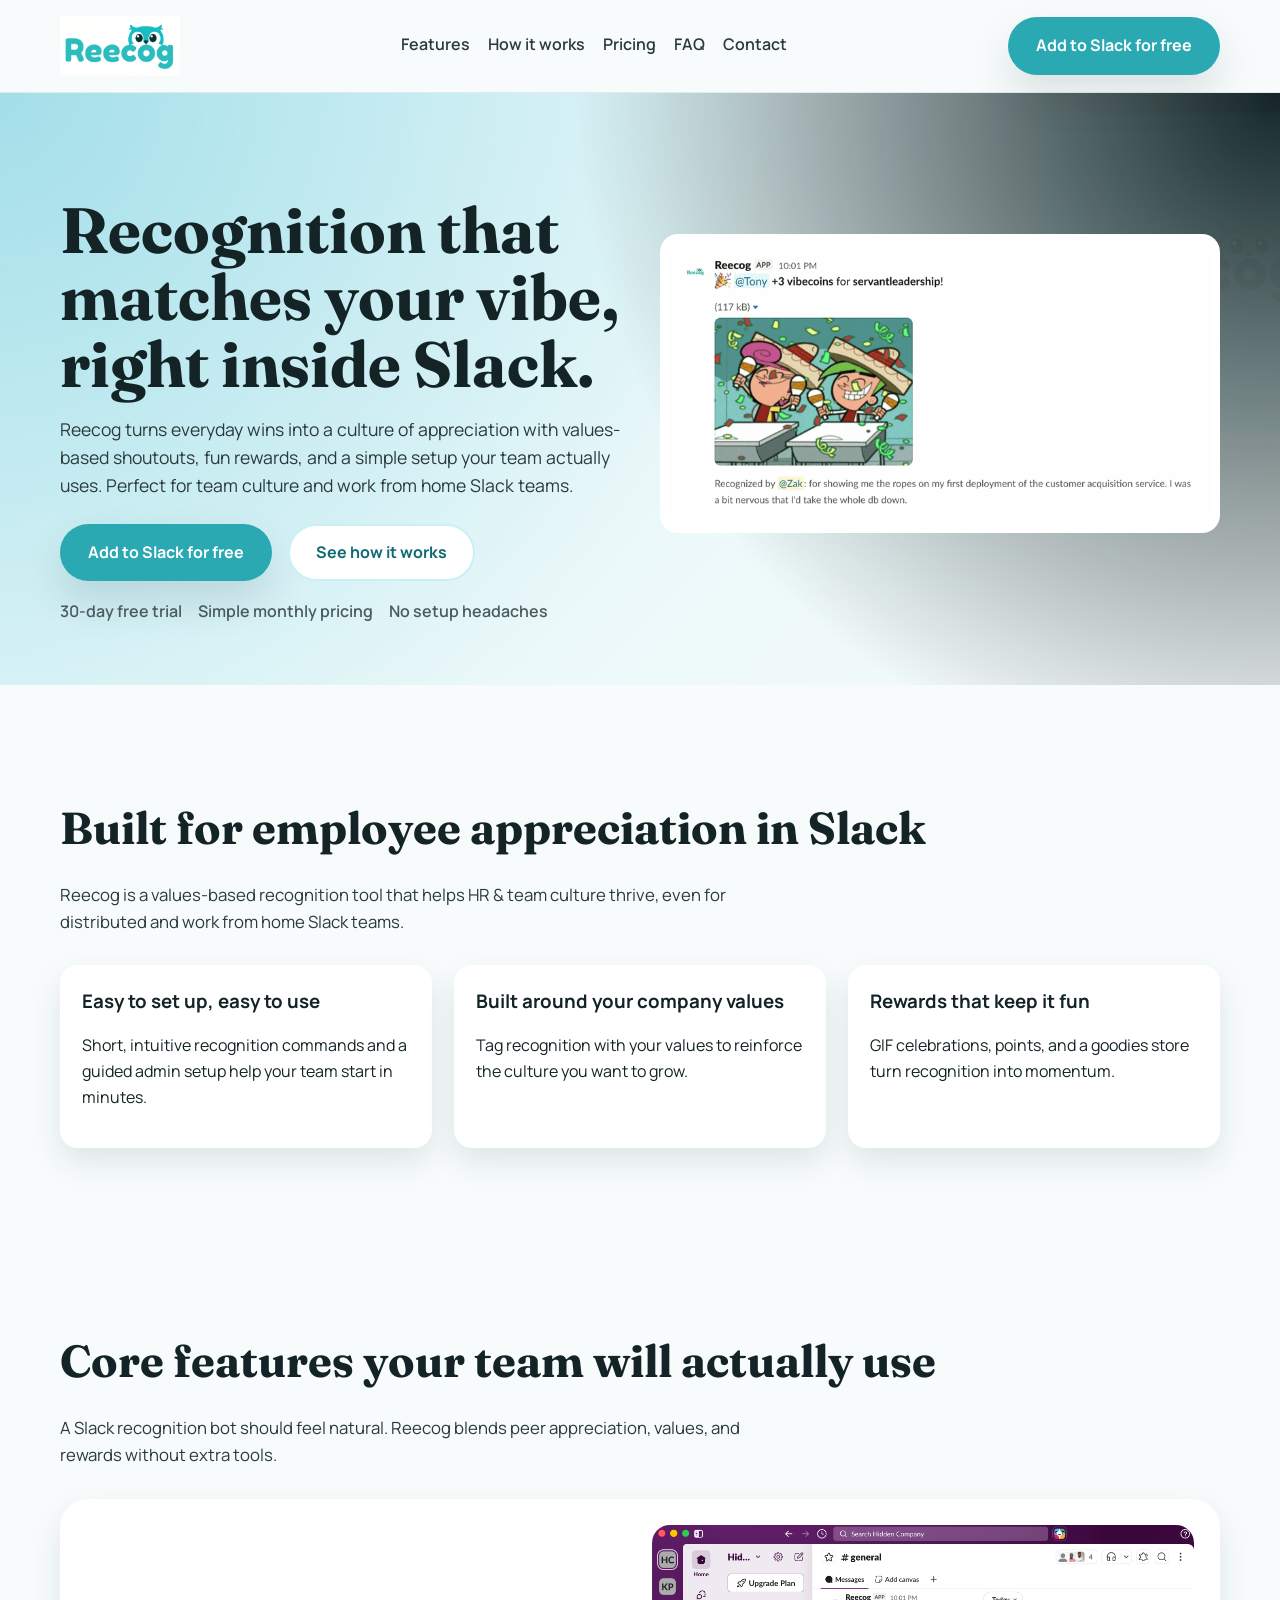
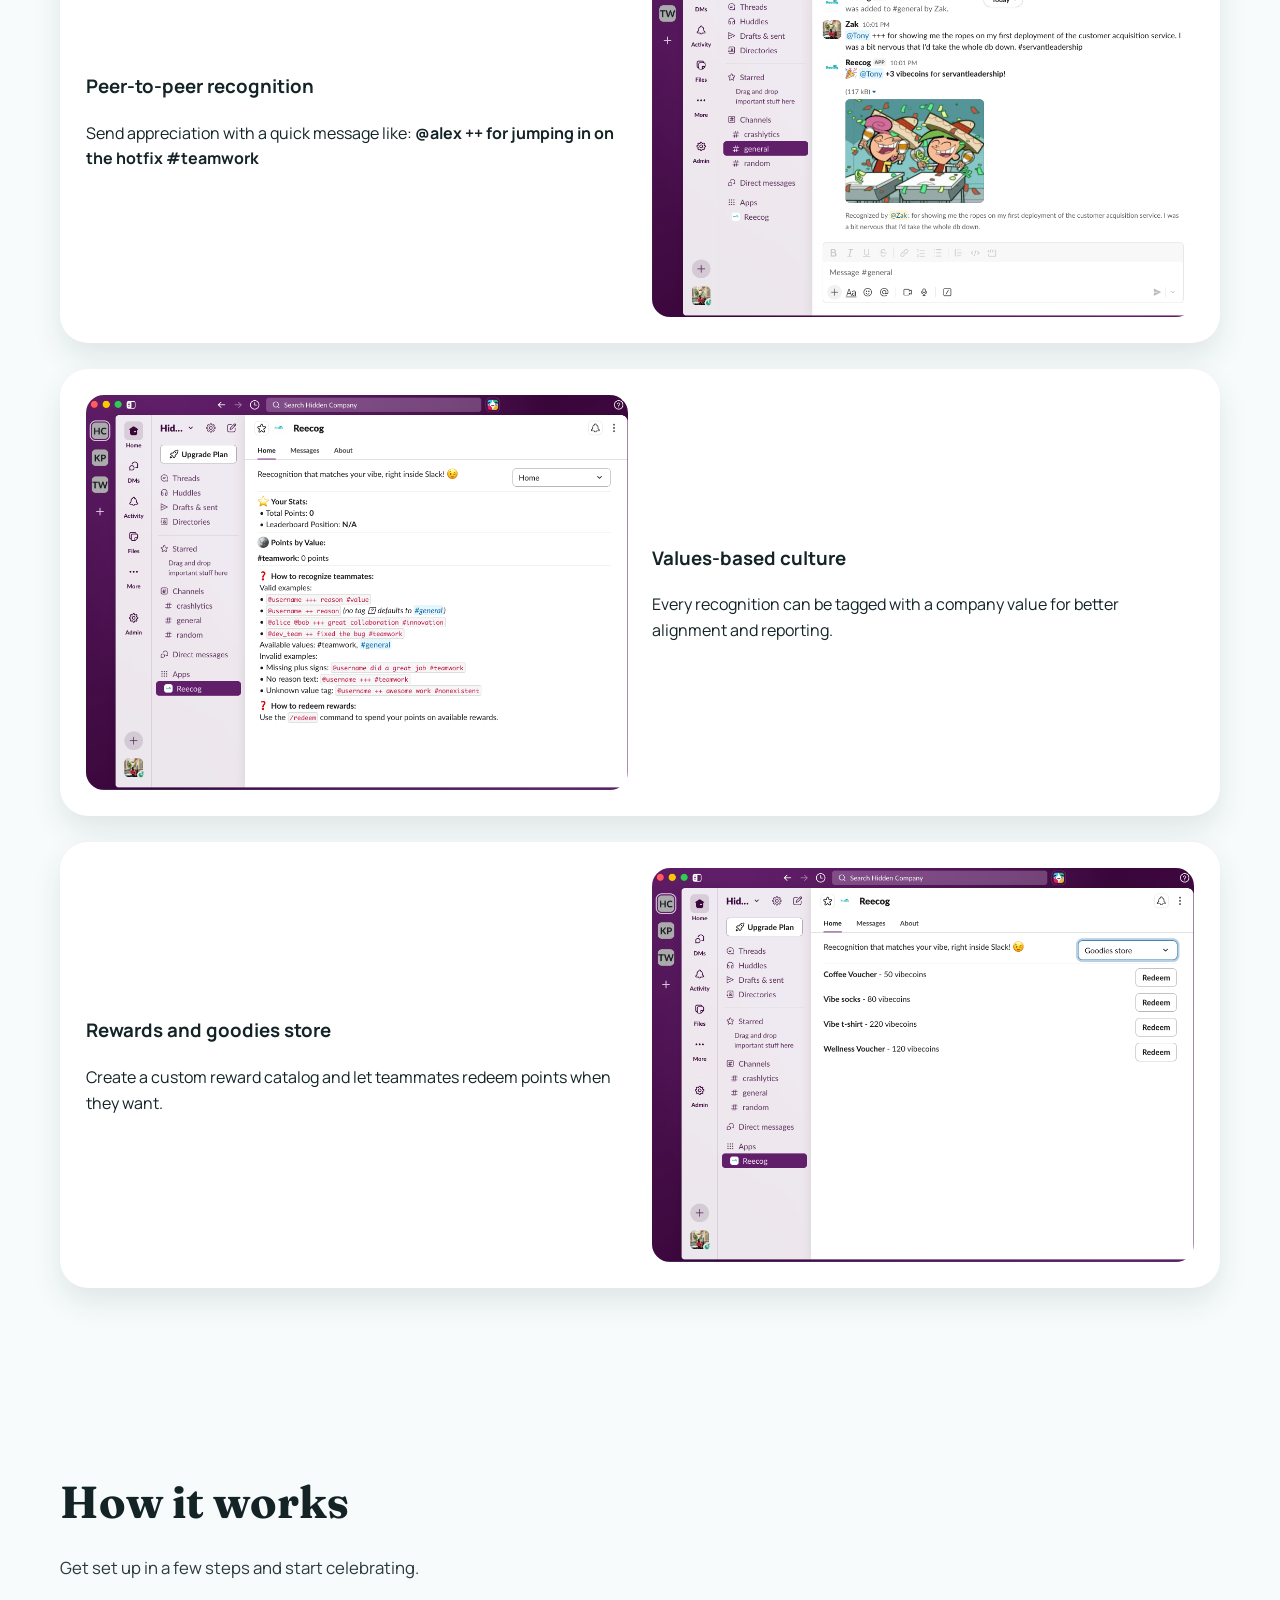
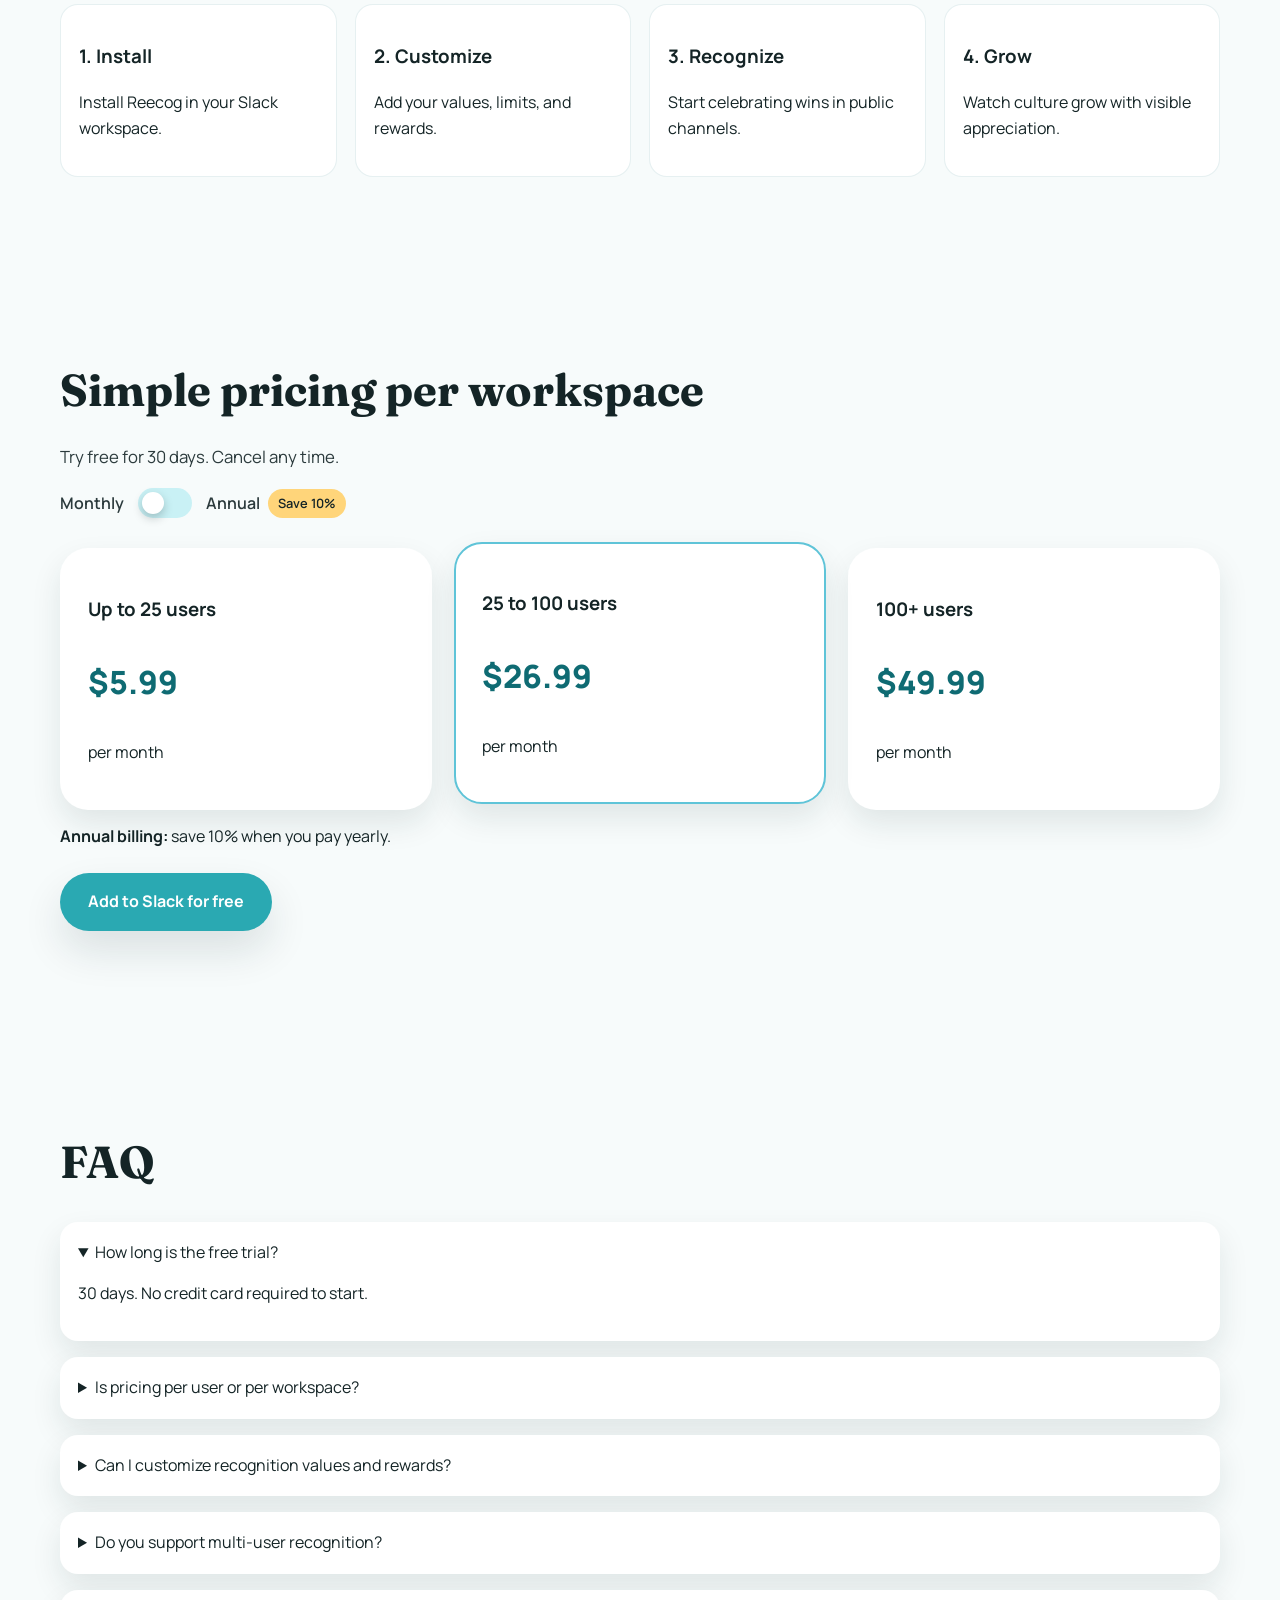
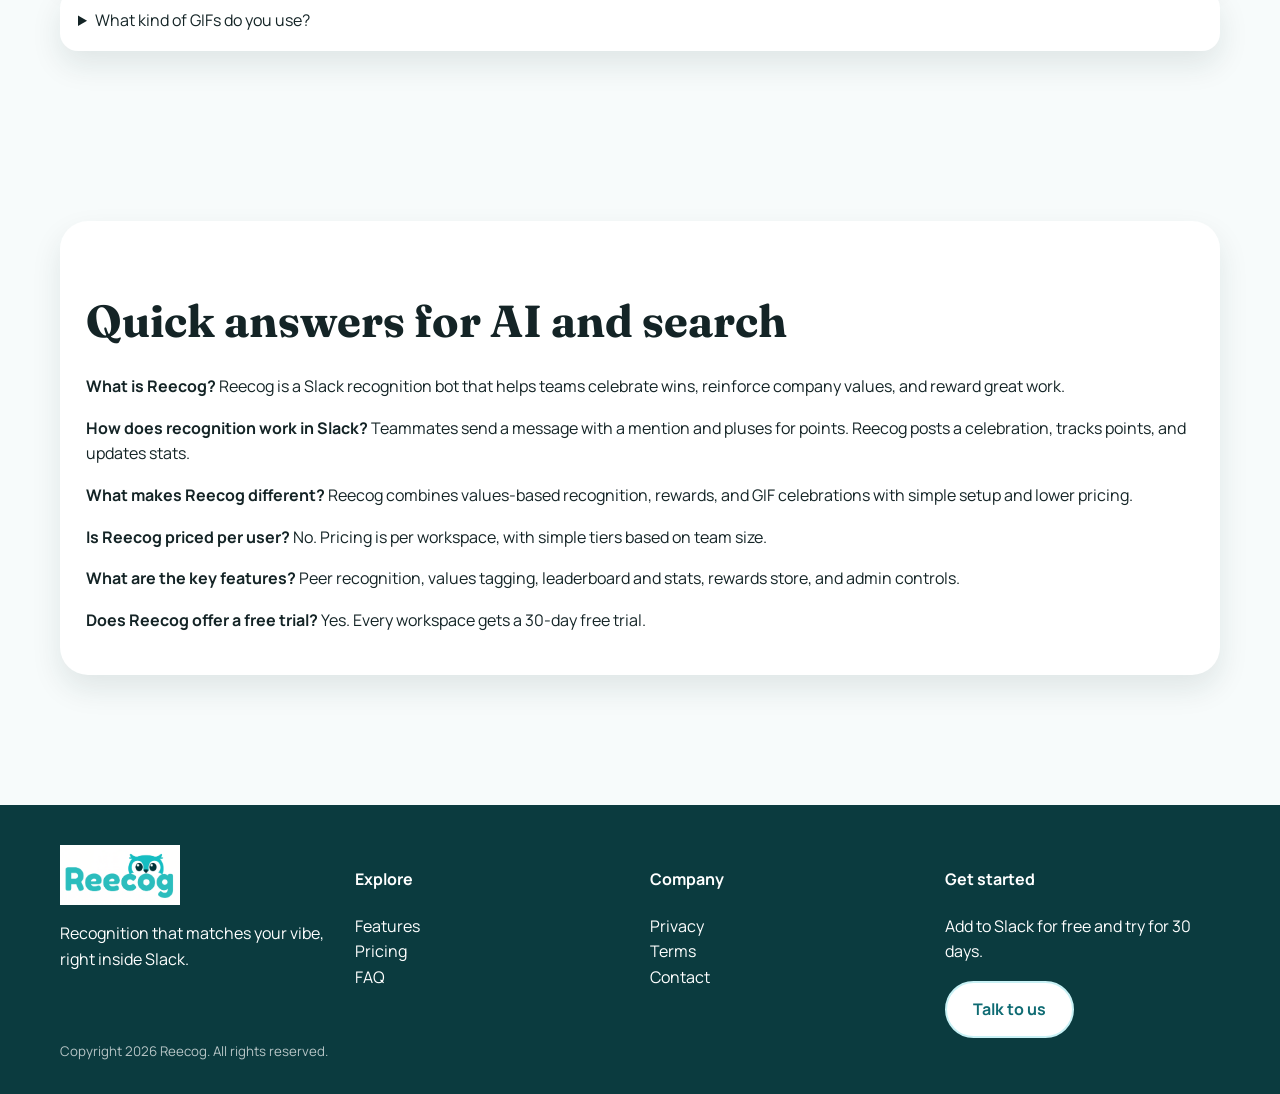
==== index.html @ 04cd61f7 "Add new website for reecog" ====
<!DOCTYPE html>
<html lang="en">
  <head>
    <meta charset="UTF-8" />
    <meta name="viewport" content="width=device-width, initial-scale=1" />
    <title>Reecog | Slack recognition bot for employee appreciation, values-based recognition, rewards, and HR & team culture.</title>
    <meta
      name="description"
      content="Reecog is a Slack recognition bot for employee appreciation, values-based recognition, and HR & team culture. Celebrate wins, reward teams, and keep Slack communication social and fun."
    />
    <meta
      name="keywords"
      content="Slack recognition bot, employee appreciation Slack, company value-based recognition, HR & team culture, work from home Slack, social and fun, Slack communication"
    />
    <meta property="og:title" content="Reecog | Slack Recognition Bot" />
    <meta
      property="og:description"
      content="Recognition that matches your vibe, right inside Slack. Values-based shoutouts, rewards, and simple setup."
    />
    <meta property="og:type" content="website" />
    <meta property="og:image" content="logo/reecog_plain_bg.png" />
    <meta property="og:url" content="https://reecog.com" />
    <meta name="twitter:card" content="summary_large_image" />
    <link rel="icon" href="logo/reecog_plain_bg.png" />
    <link rel="stylesheet" href="css/styles.css" />
    <link
      href="https://fonts.googleapis.com/css2?family=Fraunces:wght@600;700&family=Manrope:wght@400;600;700;800&display=swap"
      rel="stylesheet"
    />
    <script type="application/ld+json">
      {
        "@context": "https://schema.org",
        "@type": "Organization",
        "name": "Reecog",
        "url": "https://reecog.com",
        "logo": "https://reecog.com/logo/reecog_plain_bg.png",
        "sameAs": []
      }
    </script>
    <script type="application/ld+json">
      {
        "@context": "https://schema.org",
        "@type": "Product",
        "name": "Reecog",
        "description": "Slack recognition bot for employee appreciation, values-based recognition, rewards, and HR & team culture.",
        "brand": { "@type": "Brand", "name": "Reecog" },
        "offers": {
          "@type": "AggregateOffer",
          "priceCurrency": "USD",
          "lowPrice": "5.99",
          "highPrice": "49.99"
        }
      }
    </script>
    <script type="application/ld+json">
      {
        "@context": "https://schema.org",
        "@type": "FAQPage",
        "mainEntity": [
          {
            "@type": "Question",
            "name": "How long is the free trial?",
            "acceptedAnswer": { "@type": "Answer", "text": "30 days. No credit card required to start." }
          },
          {
            "@type": "Question",
            "name": "Is pricing per user or per workspace?",
            "acceptedAnswer": { "@type": "Answer", "text": "Per workspace. Pick the tier that matches your team size." }
          },
          {
            "@type": "Question",
            "name": "Can I customize recognition values and rewards?",
            "acceptedAnswer": { "@type": "Answer", "text": "Yes. Admins can manage values, daily limits, rewards, and GIF settings from the app home." }
          }
        ]
      }
    </script>
  </head>
  <body>
    <a class="skip-link" href="#main">Skip to content</a>
    <header class="site-header">
      <div class="container header-inner">
        <a class="logo" href="index.html">
          <img src="logo/reecog_plain_bg.png" alt="Reecog" />
        </a>
        <nav class="nav" aria-label="Primary">
          <a href="#features">Features</a>
          <a href="#how">How it works</a>
          <a href="#pricing">Pricing</a>
          <a href="#faq">FAQ</a>
          <a href="contact.html">Contact</a>
        </nav>
        <a class="btn btn-primary" href="#pricing">Add to Slack for free</a>
      </div>
    </header>

    <main id="main">
      <section class="hero">
        <div class="container hero-grid">
          <div class="fade-in">
            <h1>Recognition that matches your vibe, right inside Slack.</h1>
            <p>
              Reecog turns everyday wins into a culture of appreciation with
              values-based shoutouts, fun rewards, and a simple setup your team
              actually uses. Perfect for team culture and work from home
              Slack teams.
            </p>
            <div class="hero-actions">
              <a class="btn btn-primary" href="#pricing">Add to Slack for free</a>
              <a class="btn btn-secondary" href="#features">See how it works</a>
            </div>
            <div class="hero-meta">
              <span>30-day free trial</span>
              <span>Simple monthly pricing</span>
              <span>No setup headaches</span>
            </div>
          </div>
          <div class="hero-card fade-in">
            <img
              src="assets/images/appreciation.gif"
              alt="Reecog appreciation flow in Slack"
            />
          </div>
        </div>
      </section>

      <section class="section">
        <div class="container">
          <h2>Built for employee appreciation in Slack</h2>
          <p class="lead">
            Reecog is a values-based recognition tool that helps HR &amp; team
            culture thrive, even for distributed and work from home Slack teams.
          </p>
          <div class="card-grid">
            <div class="card">
              <h3>Easy to set up, easy to use</h3>
              <p>
                Short, intuitive recognition commands and a guided admin setup
                help your team start in minutes.
              </p>
            </div>
            <div class="card">
              <h3>Built around your company values</h3>
              <p>
                Tag recognition with your values to reinforce the culture you
                want to grow.
              </p>
            </div>
            <div class="card">
              <h3>Rewards that keep it fun</h3>
              <p>
                GIF celebrations, points, and a goodies store turn recognition
                into momentum.
              </p>
            </div>
          </div>
        </div>
      </section>

      <section class="section" id="features">
        <div class="container">
          <h2>Core features your team will actually use</h2>
          <p class="lead">
            A Slack recognition bot should feel natural. Reecog blends peer
            appreciation, values, and rewards without extra tools.
          </p>
          <div class="features">
            <div class="feature">
              <div>
                <h3>Peer-to-peer recognition</h3>
                <p>
                  Send appreciation with a quick message like:
                  <strong>@alex ++ for jumping in on the hotfix #teamwork</strong>
                </p>
              </div>
              <div class="feature-media" tabindex="0">
                <img
                  class="feature-zoom"
                  src="assets/images/appreciation-full.png"
                  alt="Recognition message in Slack"
                />
                <span class="lens" aria-hidden="true"></span>
                <span class="sr-only">Hover to magnify this image.</span>
              </div>
            </div>
            <div class="feature">
              <div class="feature-media" tabindex="0">
                <img
                  class="feature-zoom"
                  src="assets/images/home-full.png"
                  alt="Values tagging in Slack"
                />
                <span class="lens" aria-hidden="true"></span>
                <span class="sr-only">Hover to magnify this image.</span>
              </div>
              <div>
                <h3>Values-based culture</h3>
                <p>
                  Every recognition can be tagged with a company value for
                  better alignment and reporting.
                </p>
              </div>
            </div>
            <div class="feature">
              <div>
                <h3>Rewards and goodies store</h3>
                <p>
                  Create a custom reward catalog and let teammates redeem points
                  when they want.
                </p>
              </div>
              <div class="feature-media" tabindex="0">
                <img
                  class="feature-zoom"
                  src="assets/images/store-full.png"
                  alt="Goodies store in Slack"
                />
                <span class="lens" aria-hidden="true"></span>
                <span class="sr-only">Hover to magnify this image.</span>
              </div>
            </div>
          </div>
        </div>
      </section>

      <section class="section" id="how">
        <div class="container">
          <h2>How it works</h2>
          <p class="lead">Get set up in a few steps and start celebrating.</p>
          <div class="steps">
            <div class="step">
              <h3>1. Install</h3>
              <p>Install Reecog in your Slack workspace.</p>
            </div>
            <div class="step">
              <h3>2. Customize</h3>
              <p>Add your values, limits, and rewards.</p>
            </div>
            <div class="step">
              <h3>3. Recognize</h3>
              <p>Start celebrating wins in public channels.</p>
            </div>
            <div class="step">
              <h3>4. Grow</h3>
              <p>Watch culture grow with visible appreciation.</p>
            </div>
          </div>
        </div>
      </section>

      <section class="section" id="pricing">
        <div class="container">
          <h2>Simple pricing per workspace</h2>
          <p class="lead">Try free for 30 days. Cancel any time.</p>
          <div class="billing-toggle" role="group" aria-label="Billing period">
            <span class="billing-label">Monthly</span>
            <label class="switch">
              <input id="billingToggle" type="checkbox" aria-label="Toggle annual pricing" />
              <span class="slider"></span>
            </label>
            <span class="billing-label">Annual <span class="pill">Save 10%</span></span>
          </div>
          <div class="pricing">
            <div class="price-card" data-monthly="5.99" data-yearly="64.69">
              <h3>Up to 25 users</h3>
              <p class="price"><span class="price-value">$5.99</span></p>
              <p class="price-period">per month</p>
            </div>
            <div class="price-card highlight" data-monthly="26.99" data-yearly="291.49">
              <h3>25 to 100 users</h3>
              <p class="price"><span class="price-value">$26.99</span></p>
              <p class="price-period">per month</p>
            </div>
            <div class="price-card" data-monthly="49.99" data-yearly="539.89">
              <h3>100+ users</h3>
              <p class="price"><span class="price-value">$49.99</span></p>
              <p class="price-period">per month</p>
            </div>
          </div>
          <p class="billing-note"><strong>Annual billing:</strong> save 10% when you pay yearly.</p>
          <div class="hero-actions">
            <a class="btn btn-primary" href="#contact">Add to Slack for free</a>
          </div>
        </div>
      </section>

      <section class="section" id="faq">
        <div class="container">
          <h2>FAQ</h2>
          <div class="faq">
            <details open>
              <summary>How long is the free trial?</summary>
              <p>30 days. No credit card required to start.</p>
            </details>
            <details>
              <summary>Is pricing per user or per workspace?</summary>
              <p>Per workspace. Pick the tier that matches your team size.</p>
            </details>
            <details>
              <summary>Can I customize recognition values and rewards?</summary>
              <p>
                Yes. Admins can manage values, daily limits, rewards, and GIF
                settings from the app home.
              </p>
            </details>
            <details>
              <summary>Do you support multi-user recognition?</summary>
              <p>Yes. Recognize multiple teammates or user groups in one message.</p>
            </details>
            <details>
              <summary>What kind of GIFs do you use?</summary>
              <p>Only PG-rated GIFs. You can also disable GIFs if you want.</p>
            </details>
          </div>
        </div>
      </section>

      <section class="section">
        <div class="container quick-answers">
          <h2>Quick answers for AI and search</h2>
          <p><strong>What is Reecog?</strong> Reecog is a Slack recognition bot that helps teams celebrate wins, reinforce company values, and reward great work.</p>
          <p><strong>How does recognition work in Slack?</strong> Teammates send a message with a mention and pluses for points. Reecog posts a celebration, tracks points, and updates stats.</p>
          <p><strong>What makes Reecog different?</strong> Reecog combines values-based recognition, rewards, and GIF celebrations with simple setup and lower pricing.</p>
          <p><strong>Is Reecog priced per user?</strong> No. Pricing is per workspace, with simple tiers based on team size.</p>
          <p><strong>What are the key features?</strong> Peer recognition, values tagging, leaderboard and stats, rewards store, and admin controls.</p>
          <p><strong>Does Reecog offer a free trial?</strong> Yes. Every workspace gets a 30-day free trial.</p>
        </div>
      </section>
    </main>

    <footer class="footer" id="contact">
      <div class="container footer-grid">
        <div>
          <img src="logo/reecog_plain_bg.png" alt="Reecog" width="120" />
          <p>Recognition that matches your vibe, right inside Slack.</p>
        </div>
        <div>
          <h4>Explore</h4>
          <a href="#features">Features</a><br />
          <a href="#pricing">Pricing</a><br />
          <a href="faq.html">FAQ</a>
        </div>
        <div>
          <h4>Company</h4>
          <a href="privacy.html">Privacy</a><br />
          <a href="terms.html">Terms</a><br />
          <a href="contact.html">Contact</a>
        </div>
        <div>
          <h4>Get started</h4>
          <p>Add to Slack for free and try for 30 days.</p>
          <a class="btn btn-secondary" href="contact.html">Talk to us</a>
        </div>
      </div>
      <div class="container">
        <small>Copyright 2026 Reecog. All rights reserved.</small>
      </div>
    </footer>
    <script src="js/main.js"></script>
  </body>
</html>
---- css/styles.css ----
:root {
  --teal-900: #0b3b3f;
  --teal-700: #0f6b73;
  --teal-500: #2aa9b2;
  --teal-400: #5fc4d8;
  --teal-200: #c9f1f5;
  --ink-900: #142426;
  --ink-700: #2b3a3c;
  --ink-500: #4a5b5e;
  --cream-100: #f7fbfb;
  --sun-300: #ffd57a;
  --rose-300: #ffb3a7;
  --shadow-soft: 0 20px 40px rgba(16, 45, 50, 0.12);
  --shadow-card: 0 14px 30px rgba(16, 45, 50, 0.1);
  --radius-lg: 28px;
  --radius-md: 18px;
  --radius-sm: 12px;
  --max-width: 1160px;
}

* {
  box-sizing: border-box;
}

html {
  scroll-behavior: smooth;
}

body {
  margin: 0;
  font-family: "Manrope", "Segoe UI", sans-serif;
  color: var(--ink-900);
  background: var(--cream-100);
  line-height: 1.6;
}

img {
  max-width: 100%;
  display: block;
}

.sr-only {
  position: absolute;
  width: 1px;
  height: 1px;
  padding: 0;
  margin: -1px;
  overflow: hidden;
  clip: rect(0, 0, 0, 0);
  white-space: nowrap;
  border: 0;
}

a {
  color: inherit;
  text-decoration: none;
}

.container {
  width: min(100% - 32px, var(--max-width));
  margin: 0 auto;
}

.skip-link {
  position: absolute;
  left: -999px;
  top: 16px;
  background: #ffffff;
  color: var(--ink-900);
  padding: 10px 16px;
  border-radius: 999px;
  z-index: 999;
}

.skip-link:focus {
  left: 16px;
}

.site-header {
  position: sticky;
  top: 0;
  z-index: 50;
  background: rgba(247, 251, 251, 0.86);
  backdrop-filter: blur(12px);
  border-bottom: 1px solid rgba(15, 107, 115, 0.1);
}

.header-inner {
  display: flex;
  align-items: center;
  justify-content: space-between;
  padding: 16px 0;
}

.logo {
  display: inline-flex;
  align-items: center;
  gap: 12px;
}

.logo img {
  width: 120px;
  height: auto;
}

.nav {
  display: flex;
  align-items: center;
  gap: 18px;
  font-weight: 600;
  color: var(--ink-700);
}

.nav a {
  padding: 8px 0;
  border-bottom: 2px solid transparent;
}

.nav a:hover {
  border-color: var(--teal-500);
}

.btn {
  display: inline-flex;
  align-items: center;
  justify-content: center;
  gap: 10px;
  padding: 14px 26px;
  border-radius: 999px;
  font-weight: 700;
  border: 2px solid transparent;
  transition: transform 0.2s ease, box-shadow 0.2s ease;
}

.btn-primary {
  background: var(--teal-500);
  color: #ffffff;
  box-shadow: var(--shadow-soft);
}

.btn-primary:hover {
  transform: translateY(-2px);
  box-shadow: 0 16px 30px rgba(42, 169, 178, 0.35);
}

.btn-secondary {
  background: #ffffff;
  color: var(--teal-700) !important;
  border-color: var(--teal-200);
}

.hero {
  position: relative;
  overflow: hidden;
  padding: 50px 0 60px;
}

.hero::before {
  content: "";
  position: absolute;
  inset: 0;
  background: radial-gradient(circle at top left, rgba(95, 196, 216, 0.45), transparent 55%),
    radial-gradient(circle at top right, var(--ink-900), transparent 50%),
    linear-gradient(135deg, rgba(201, 241, 245, 0.6), rgba(247, 251, 251, 0));
  z-index: -2;
}

.hero::after {
  content: "";
  position: absolute;
  right: -80px;
  top: 20px;
  width: 320px;
  height: 320px;
  background: url("../logo/reecog_filled_bg.png") center/contain no-repeat;
  opacity: 0.03;
  z-index: -1;
}

.hero-grid {
  display: grid;
  grid-template-columns: repeat(auto-fit, minmax(280px, 1fr));
  gap: 40px;
  align-items: center;
}

.hero h1 {
  font-family: "Fraunces", "Georgia", serif;
  font-size: clamp(2.6rem, 5vw, 4.2rem);
  line-height: 1.05;
  margin-bottom: 18px;
}

.hero p {
  font-size: 1.1rem;
  color: var(--ink-700);
}

.hero-actions {
  display: flex;
  flex-wrap: wrap;
  gap: 16px;
  margin: 24px 0 18px;
}

.hero-meta {
  display: flex;
  flex-wrap: wrap;
  gap: 16px;
  font-weight: 600;
  color: var(--ink-500);
}

.hero-card {
  background: #ffffff;
  border-radius: var(--radius-md);
  padding: 18px 8px;
  display: grid;
  gap: 18px;
}

.badge {
  display: inline-flex;
  align-items: center;
  gap: 8px;
  background: var(--teal-200);
  color: var(--teal-900);
  font-weight: 700;
  padding: 8px 14px;
  border-radius: 999px;
  font-size: 0.9rem;
}

.section {
  padding: 70px 0;
}

.section h2 {
  font-family: "Fraunces", "Georgia", serif;
  font-size: clamp(2rem, 3.5vw, 2.8rem);
  margin-bottom: 18px;
}

.section p.lead {
  max-width: 720px;
  color: var(--ink-700);
  font-size: 1.05rem;
}

.card-grid {
  display: grid;
  grid-template-columns: repeat(auto-fit, minmax(230px, 1fr));
  gap: 22px;
  margin-top: 30px;
}

.card {
  background: #ffffff;
  border-radius: var(--radius-md);
  padding: 22px;
  box-shadow: var(--shadow-card);
}

.card h3 {
  margin: 0 0 10px;
}

.features {
  display: grid;
  gap: 26px;
  margin-top: 30px;
}

.feature {
  display: grid;
  grid-template-columns: repeat(auto-fit, minmax(260px, 1fr));
  gap: 24px;
  align-items: center;
  background: #ffffff;
  border-radius: var(--radius-lg);
  padding: 26px;
  box-shadow: var(--shadow-card);
}

.feature-media {
  position: relative;
  border-radius: var(--radius-md);
  overflow: visible;
  background: #ffffff;
  cursor: zoom-in;
}

.feature-media:focus {
  outline: 3px solid var(--teal-400);
  outline-offset: 4px;
}

.feature-zoom {
  display: block;
  width: 100%;
  height: auto;
  border-radius: var(--radius-md);
}

.lens {
  position: absolute;
  width: 140px;
  height: 140px;
  border-radius: 50%;
  border: 2px solid rgba(255, 255, 255, 0.9);
  box-shadow: 0 14px 30px rgba(11, 59, 63, 0.25);
  background-repeat: no-repeat;
  opacity: 0;
  transform: scale(0.9);
  transition: opacity 0.15s ease, transform 0.15s ease;
  pointer-events: none;
}

.feature-media.is-zoomed .lens {
  opacity: 1;
  transform: scale(1);
}

.steps {
  display: grid;
  grid-template-columns: repeat(auto-fit, minmax(210px, 1fr));
  gap: 18px;
  margin-top: 22px;
}

.step {
  background: #ffffff;
  border-radius: var(--radius-md);
  padding: 18px;
  border: 1px solid rgba(15, 107, 115, 0.1);
}

.pricing {
  display: grid;
  grid-template-columns: repeat(auto-fit, minmax(230px, 1fr));
  gap: 22px;
  margin-top: 30px;
}

.billing-toggle {
  display: flex;
  align-items: center;
  gap: 14px;
  margin: 18px 0 12px;
  font-weight: 600;
  color: var(--ink-700);
}

.billing-label {
  display: inline-flex;
  align-items: center;
  gap: 8px;
}

.pill {
  background: var(--sun-300);
  color: var(--ink-900);
  padding: 4px 10px;
  border-radius: 999px;
  font-size: 0.8rem;
}

.switch {
  position: relative;
  display: inline-block;
  width: 54px;
  height: 30px;
}

.switch input {
  opacity: 0;
  width: 0;
  height: 0;
}

.slider {
  position: absolute;
  cursor: pointer;
  inset: 0;
  background: var(--teal-200);
  border-radius: 999px;
  transition: background 0.2s ease;
}

.slider::before {
  content: "";
  position: absolute;
  height: 22px;
  width: 22px;
  left: 4px;
  top: 4px;
  background: #ffffff;
  border-radius: 50%;
  transition: transform 0.2s ease;
  box-shadow: 0 4px 10px rgba(20, 36, 38, 0.25);
}

.switch input:checked + .slider {
  background: var(--teal-500);
}

.switch input:checked + .slider::before {
  transform: translateX(24px);
}

.price-card {
  background: #ffffff;
  border-radius: var(--radius-lg);
  padding: 26px;
  border: 2px solid transparent;
  box-shadow: var(--shadow-card);
}

.price-card.highlight {
  border-color: var(--teal-400);
  transform: translateY(-6px);
}

.price {
  font-size: 2rem;
  font-weight: 800;
  color: var(--teal-700);
}

.billing-note {
  margin-top: 14px;
}

.faq {
  display: grid;
  gap: 16px;
  margin-top: 24px;
}

.faq details {
  background: #ffffff;
  border-radius: var(--radius-md);
  padding: 18px;
  box-shadow: var(--shadow-card);
}

.quick-answers {
  background: #ffffff;
  border-radius: var(--radius-lg);
  padding: 26px;
  box-shadow: var(--shadow-card);
  margin-top: 30px;
}

.footer {
  background: #0b3b3f;
  color: #ffffff;
  padding: 40px 0 30px;
  margin-top: 60px;
}

.footer a {
  color: #ffffff;
}

.footer-grid {
  display: grid;
  grid-template-columns: repeat(auto-fit, minmax(180px, 1fr));
  gap: 20px;
}

.footer small {
  color: rgba(255, 255, 255, 0.7);
}

.form {
  display: grid;
  gap: 16px;
  max-width: 640px;
}

.form label {
  font-weight: 600;
}

.form input,
.form select,
.form textarea {
  width: 100%;
  padding: 12px 14px;
  border-radius: 12px;
  border: 1px solid rgba(20, 36, 38, 0.2);
  font-family: inherit;
  font-size: 1rem;
}

.form textarea {
  min-height: 150px;
  resize: vertical;
}

.notice {
  background: var(--teal-200);
  color: var(--teal-900);
  padding: 14px 18px;
  border-radius: var(--radius-sm);
}

.fade-in {
  animation: fadeInUp 0.9s ease both;
}

@keyframes fadeInUp {
  from {
    opacity: 0;
    transform: translateY(14px);
  }
  to {
    opacity: 1;
    transform: translateY(0);
  }
}

@media (max-width: 840px) {
  .nav {
    display: none;
  }
  .hero {
    padding-top: 70px;
  }
}
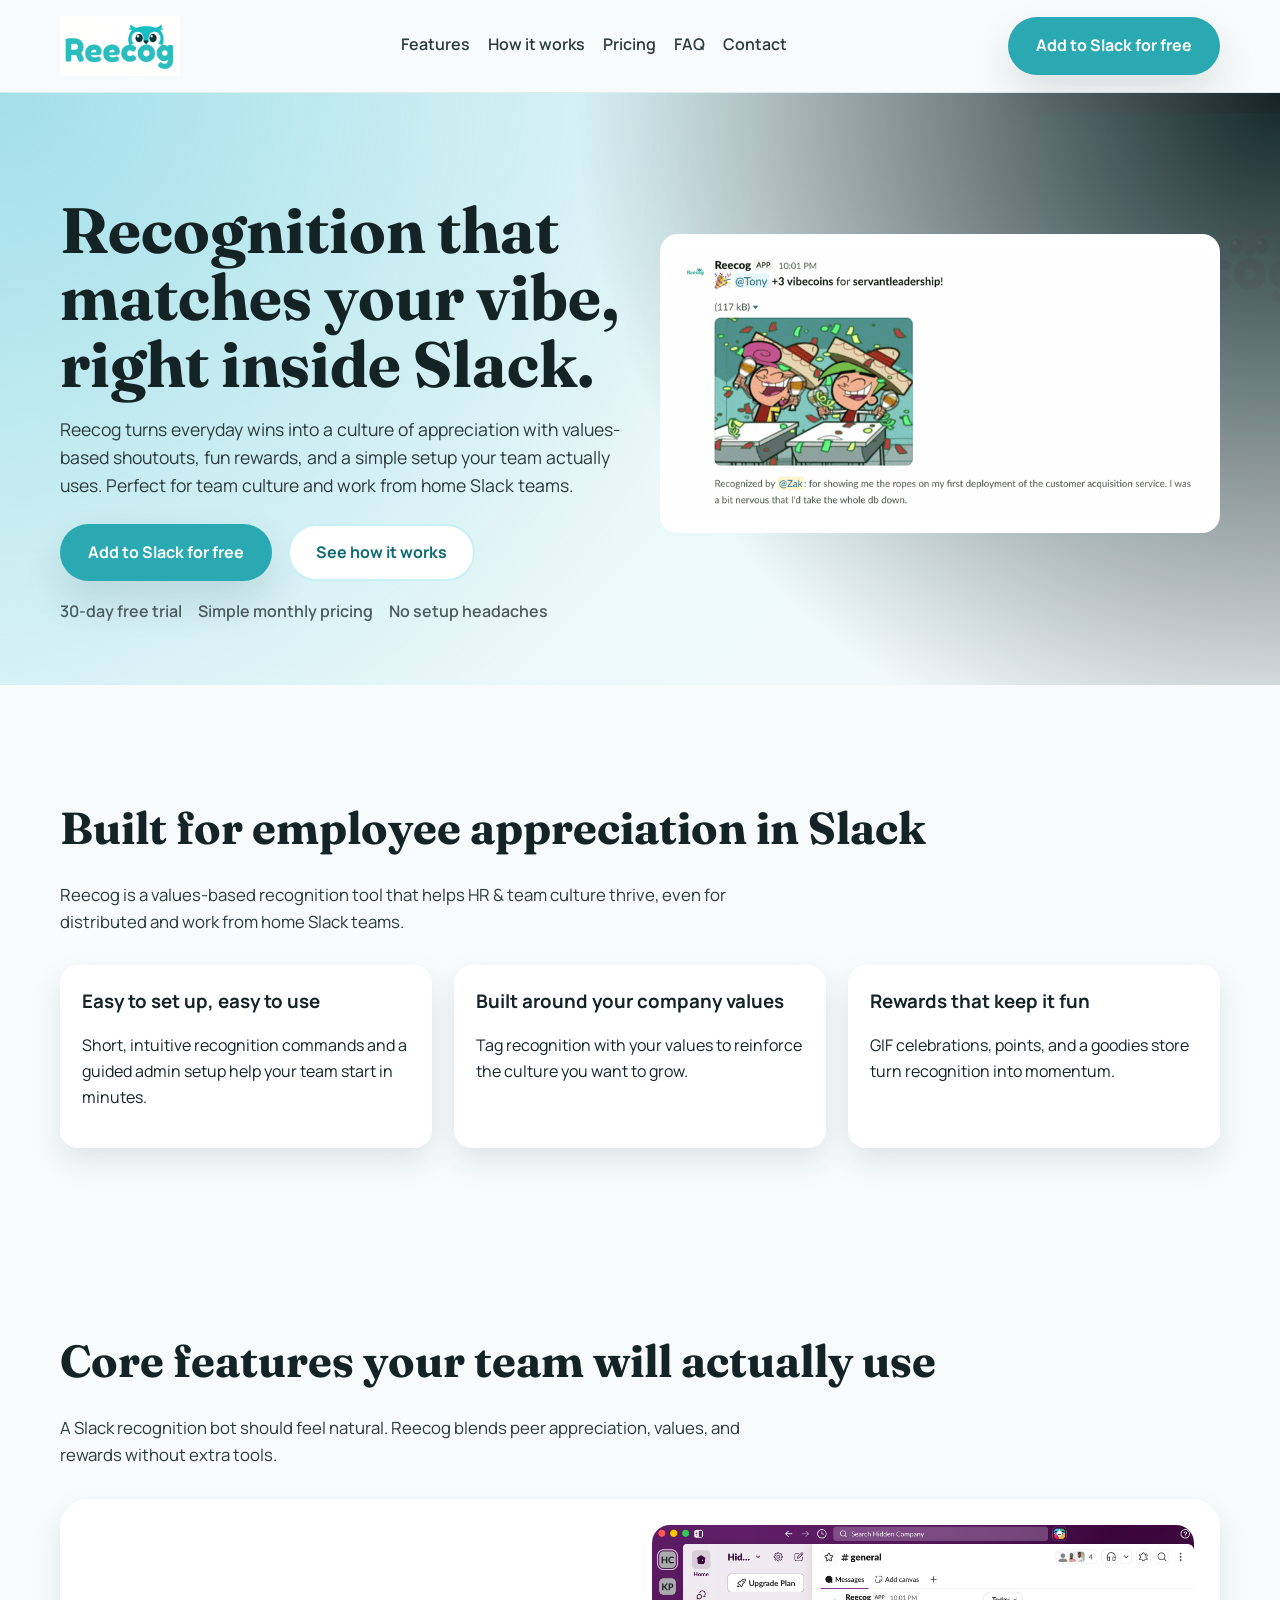
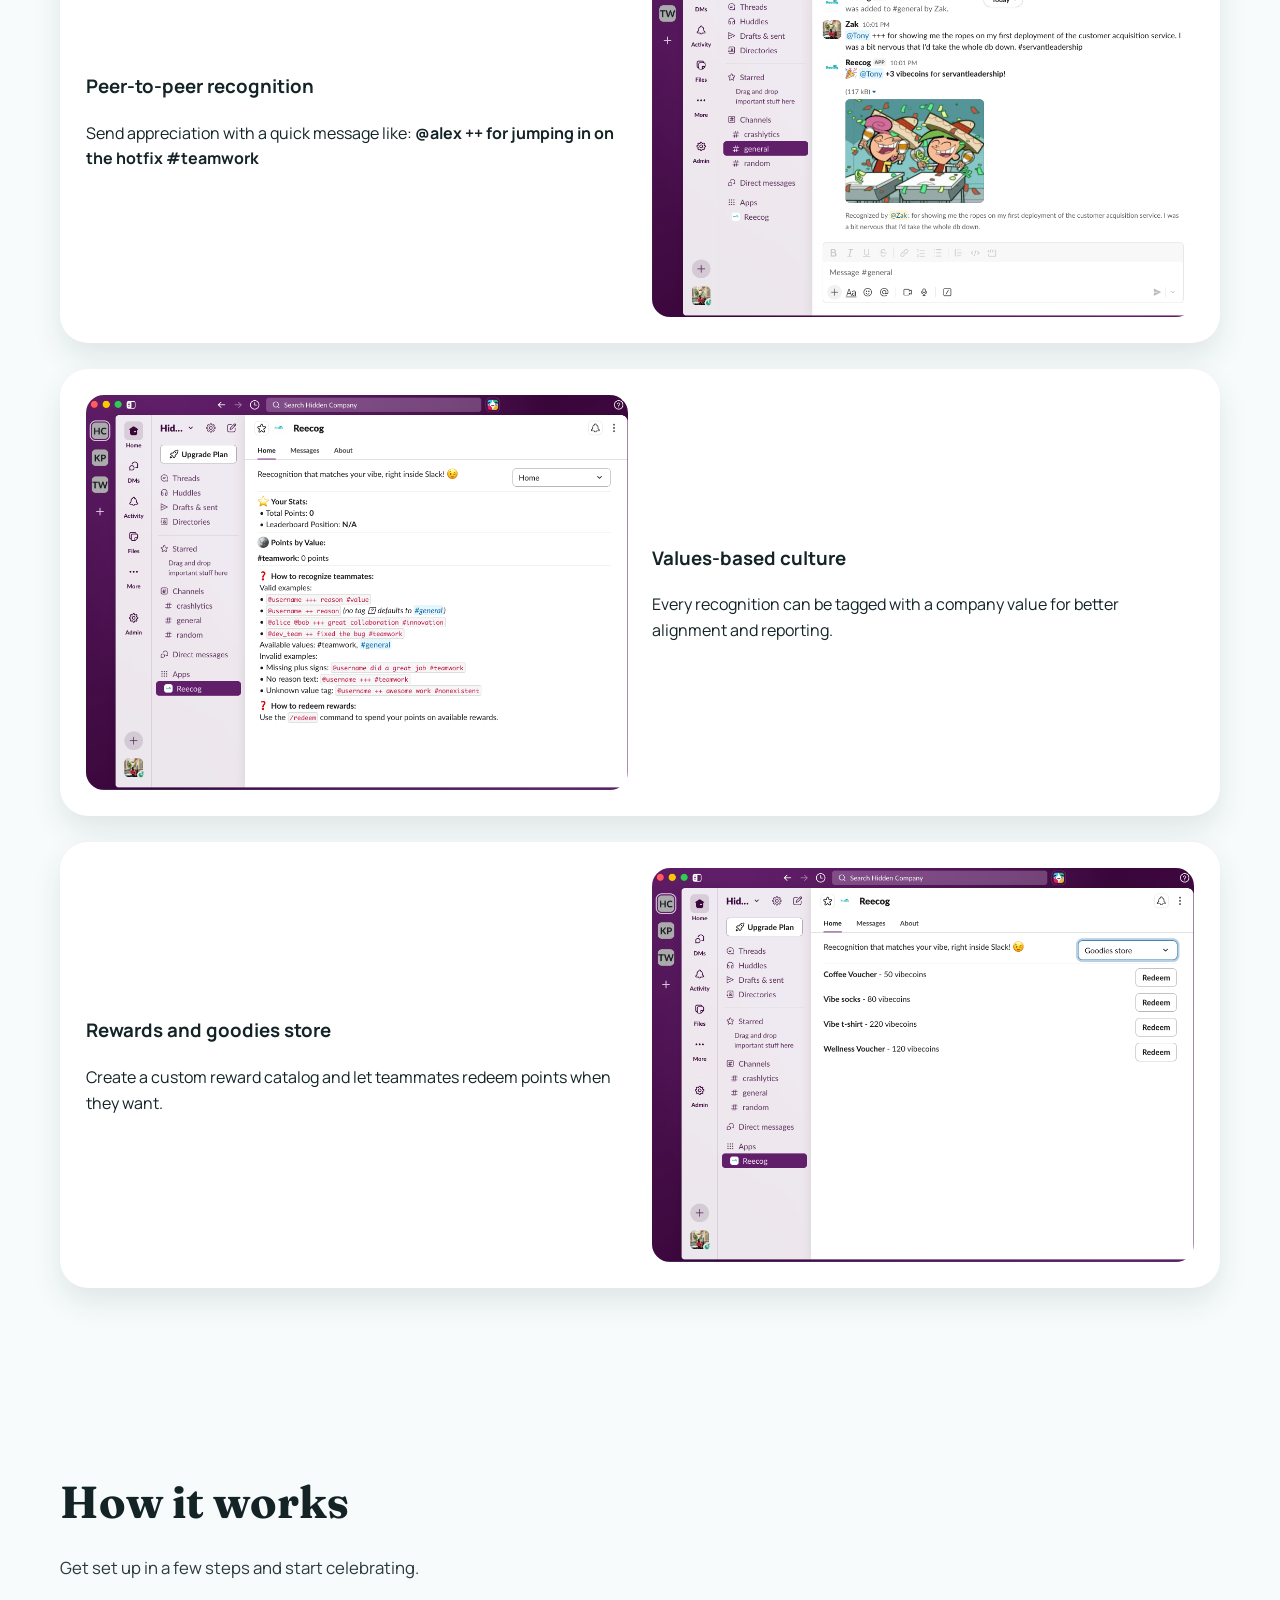
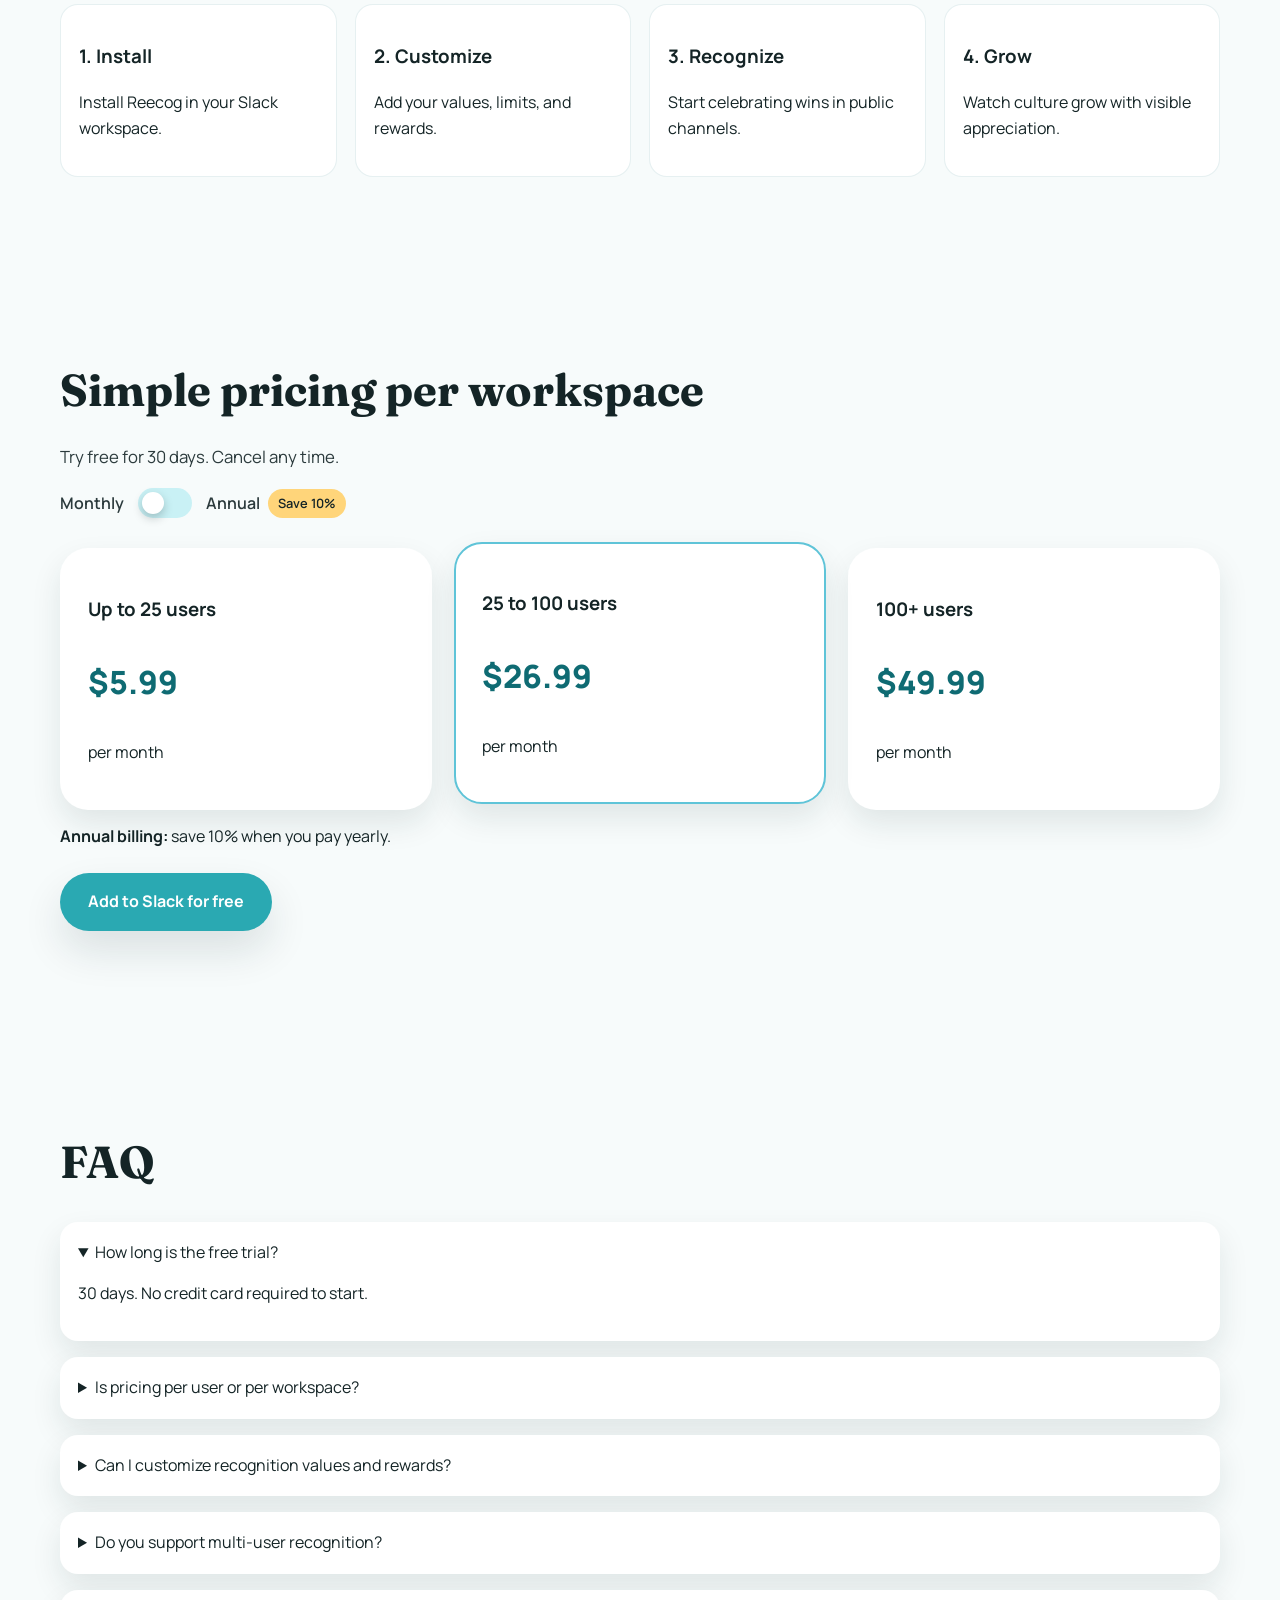
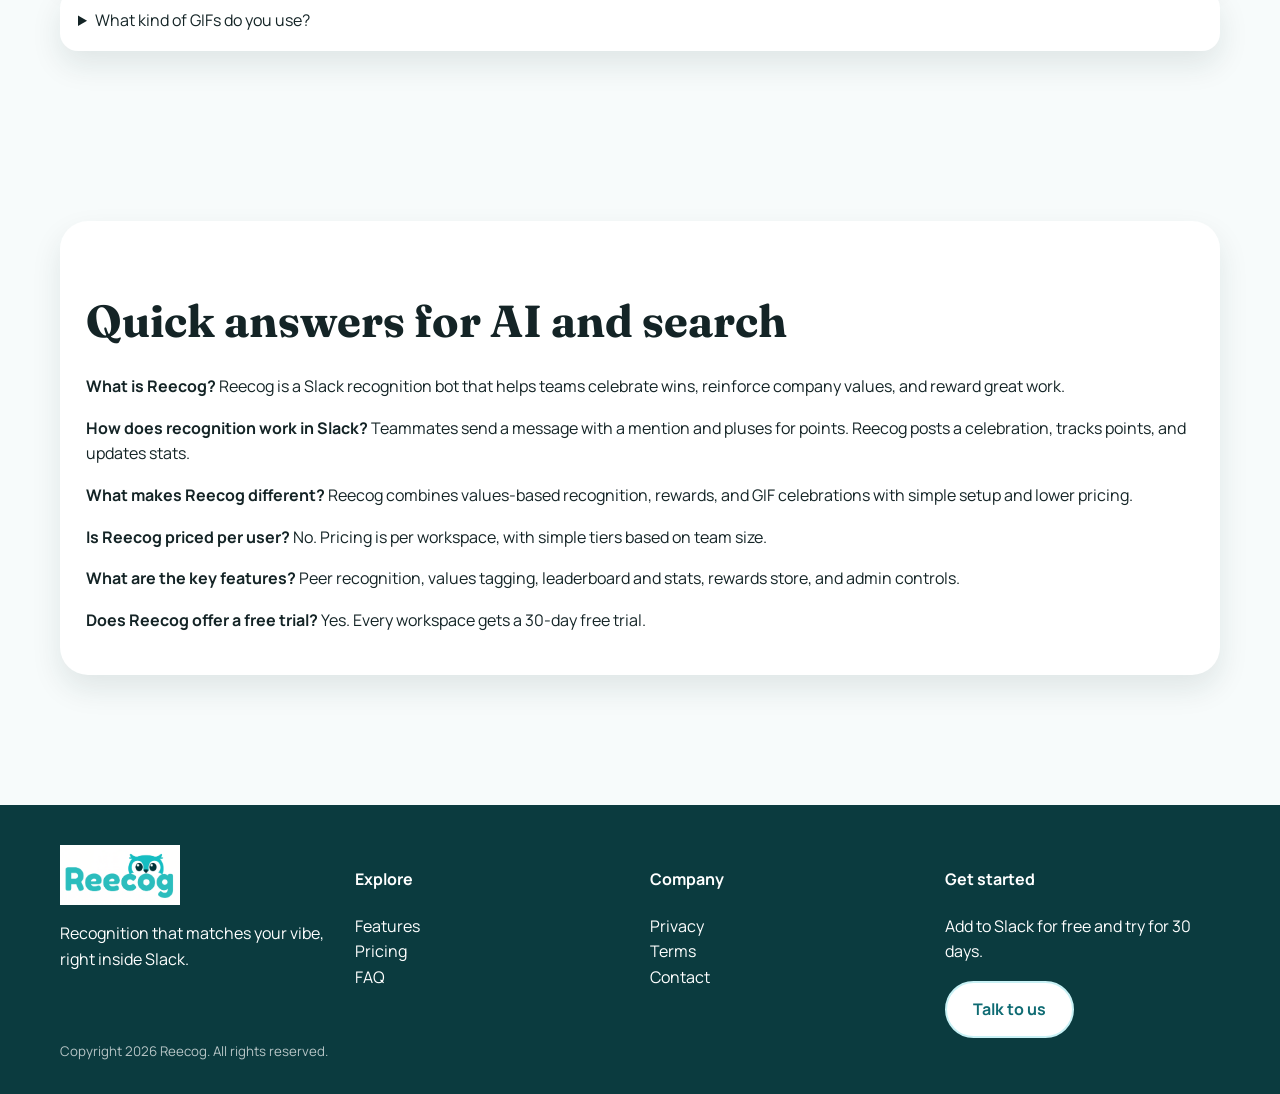
==== commit 17c39429: "Update Slack installation links in multiple HTML files Co-authored-by: Copilot <copilot@github.com>" ====
--- a/index.html
+++ b/index.html
@@ -90,7 +90,7 @@
           <a href="#faq">FAQ</a>
           <a href="contact.html">Contact</a>
         </nav>
-        <a class="btn btn-primary" href="#pricing">Add to Slack for free</a>
+        <a class="btn btn-primary" href="https://app.reecog.com/slack/install">Add to Slack for free</a>
       </div>
     </header>
 
@@ -106,7 +106,7 @@
               Slack teams.
             </p>
             <div class="hero-actions">
-              <a class="btn btn-primary" href="#pricing">Add to Slack for free</a>
+              <a class="btn btn-primary" href="https://app.reecog.com/slack/install">Add to Slack for free</a>
               <a class="btn btn-secondary" href="#features">See how it works</a>
             </div>
             <div class="hero-meta">
--- a/css/styles.css
+++ b/css/styles.css
@@ -479,6 +479,31 @@
   max-width: 640px;
 }
 
+.form-message {
+  display: none;
+  border-radius: var(--radius-sm);
+  padding: 14px 16px;
+  font-weight: 600;
+  background: #ffffff;
+  border: 1px solid rgba(20, 36, 38, 0.15);
+}
+
+.form-message.is-visible {
+  display: block;
+}
+
+.form-message.is-success {
+  background: var(--teal-200);
+  color: var(--teal-900);
+  border-color: rgba(15, 107, 115, 0.25);
+}
+
+.form-message.is-error {
+  background: #ffe6e1;
+  color: #7a1d14;
+  border-color: rgba(122, 29, 20, 0.2);
+}
+
 .form label {
   font-weight: 600;
 }
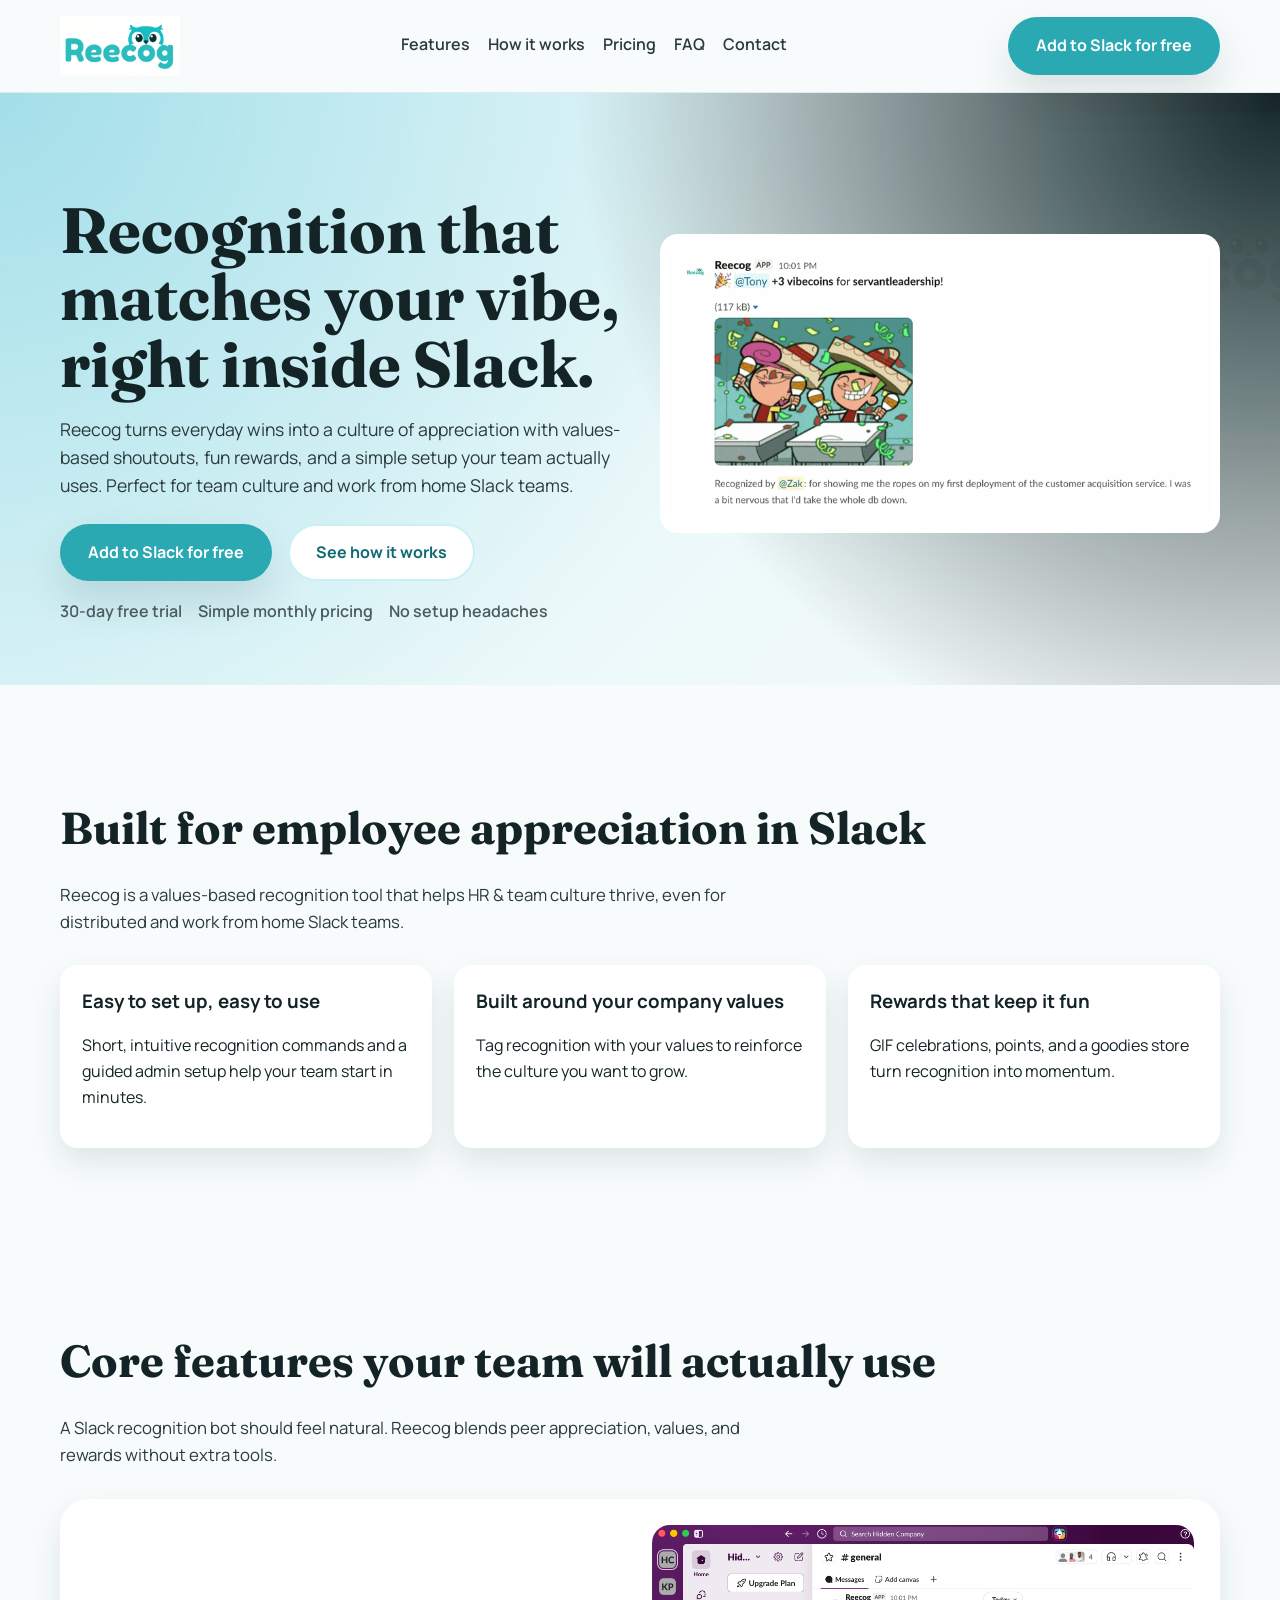
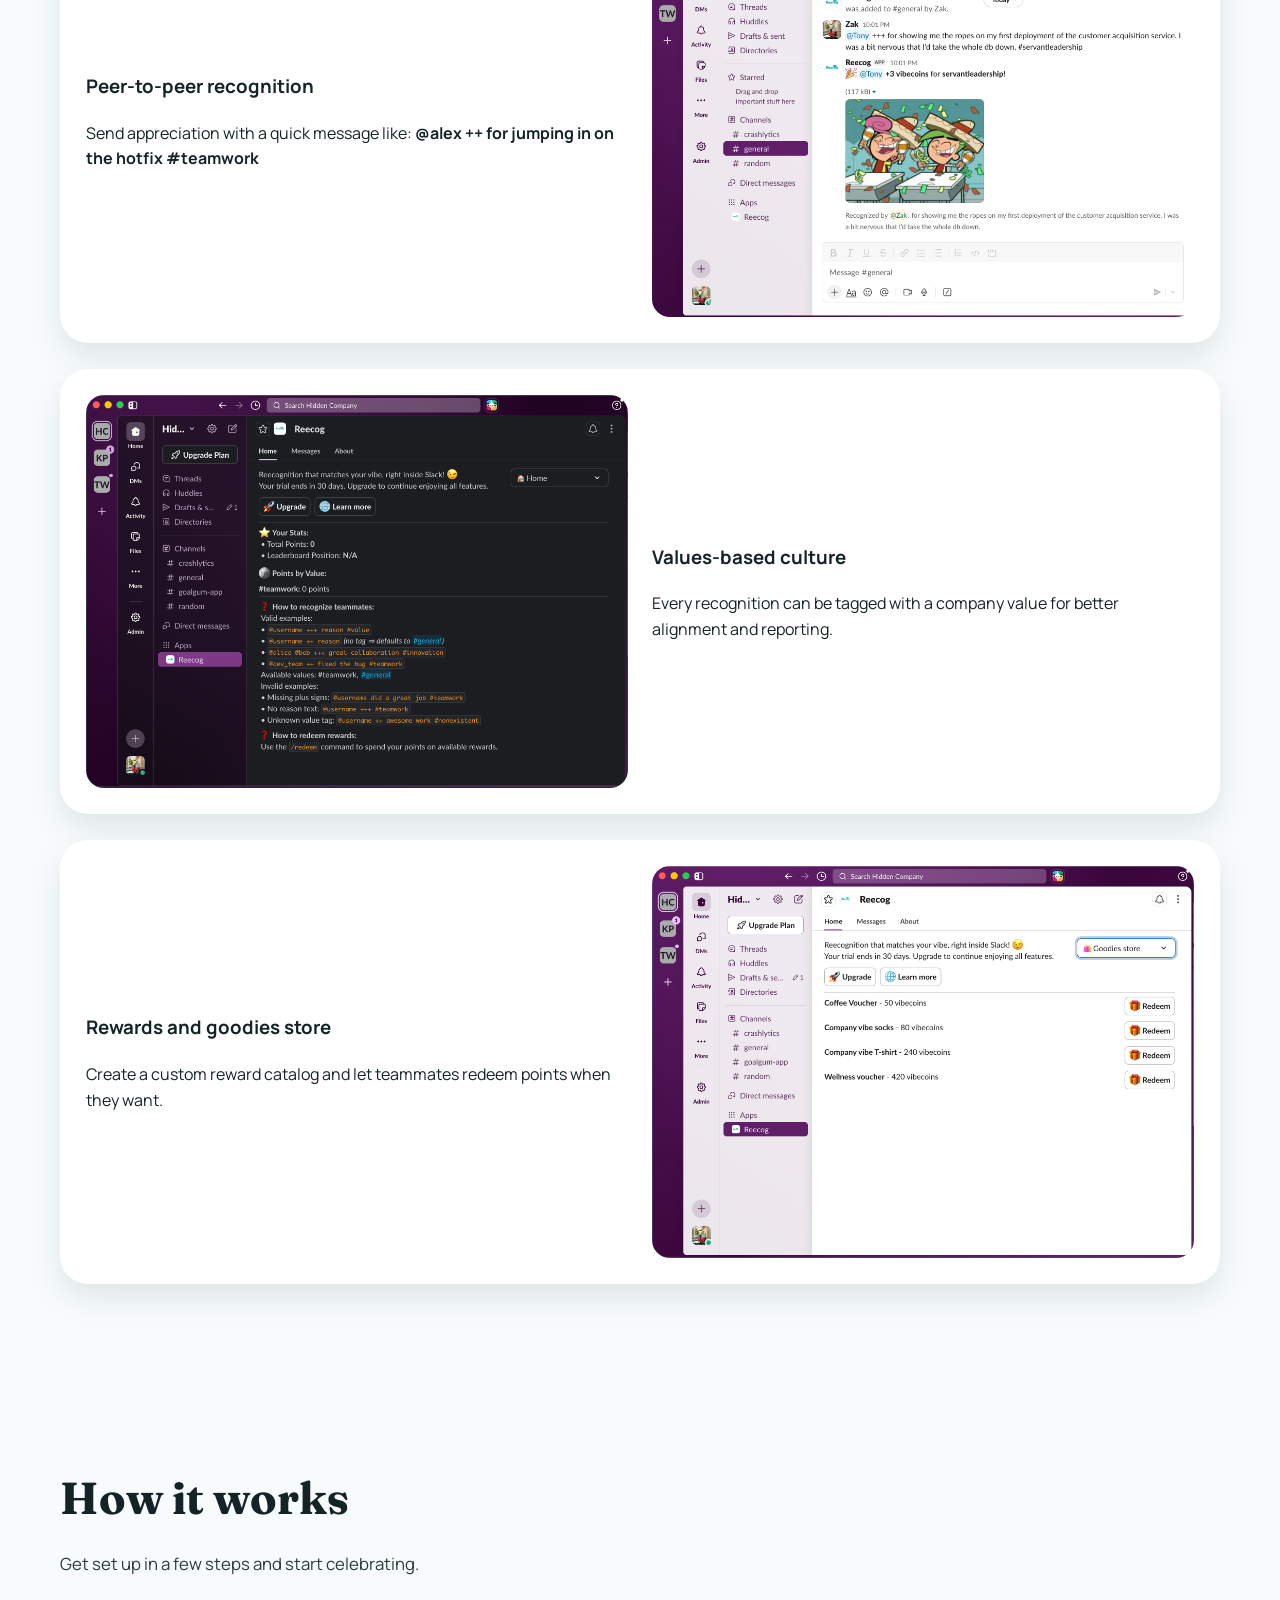
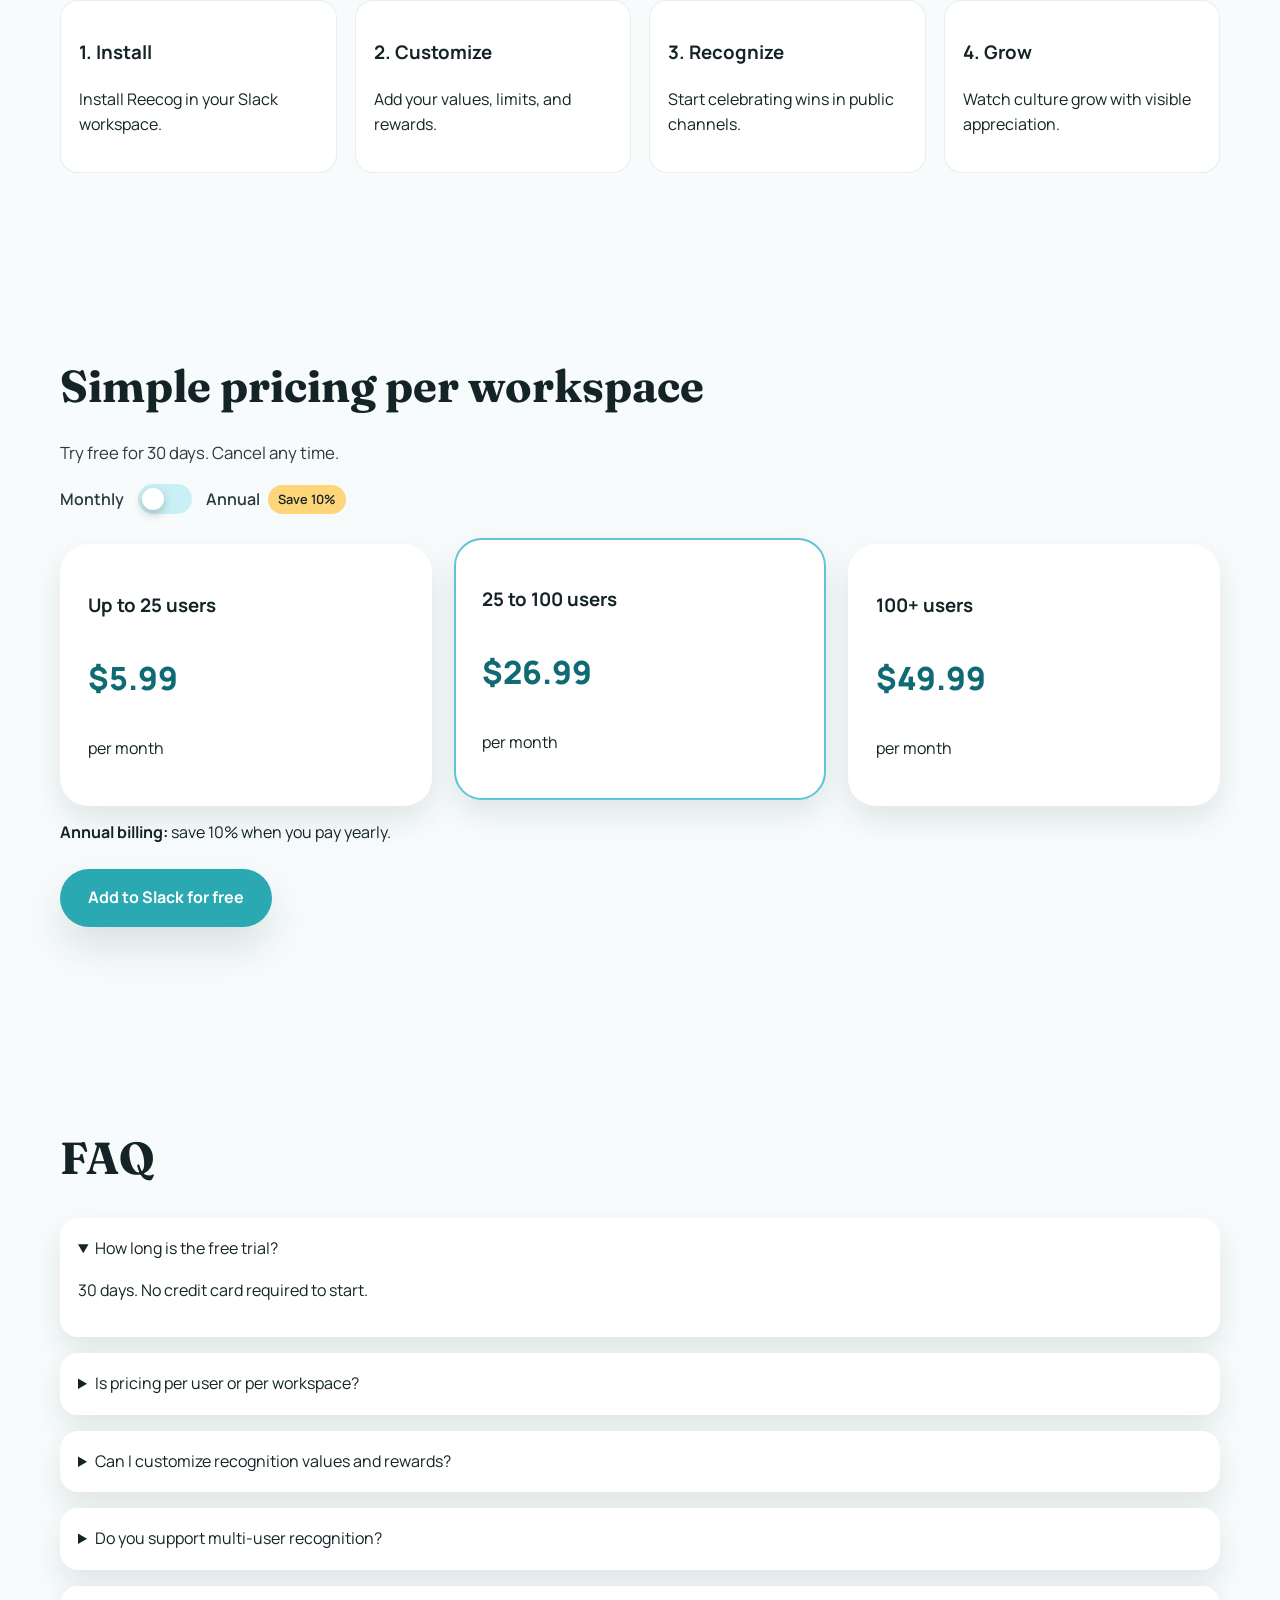
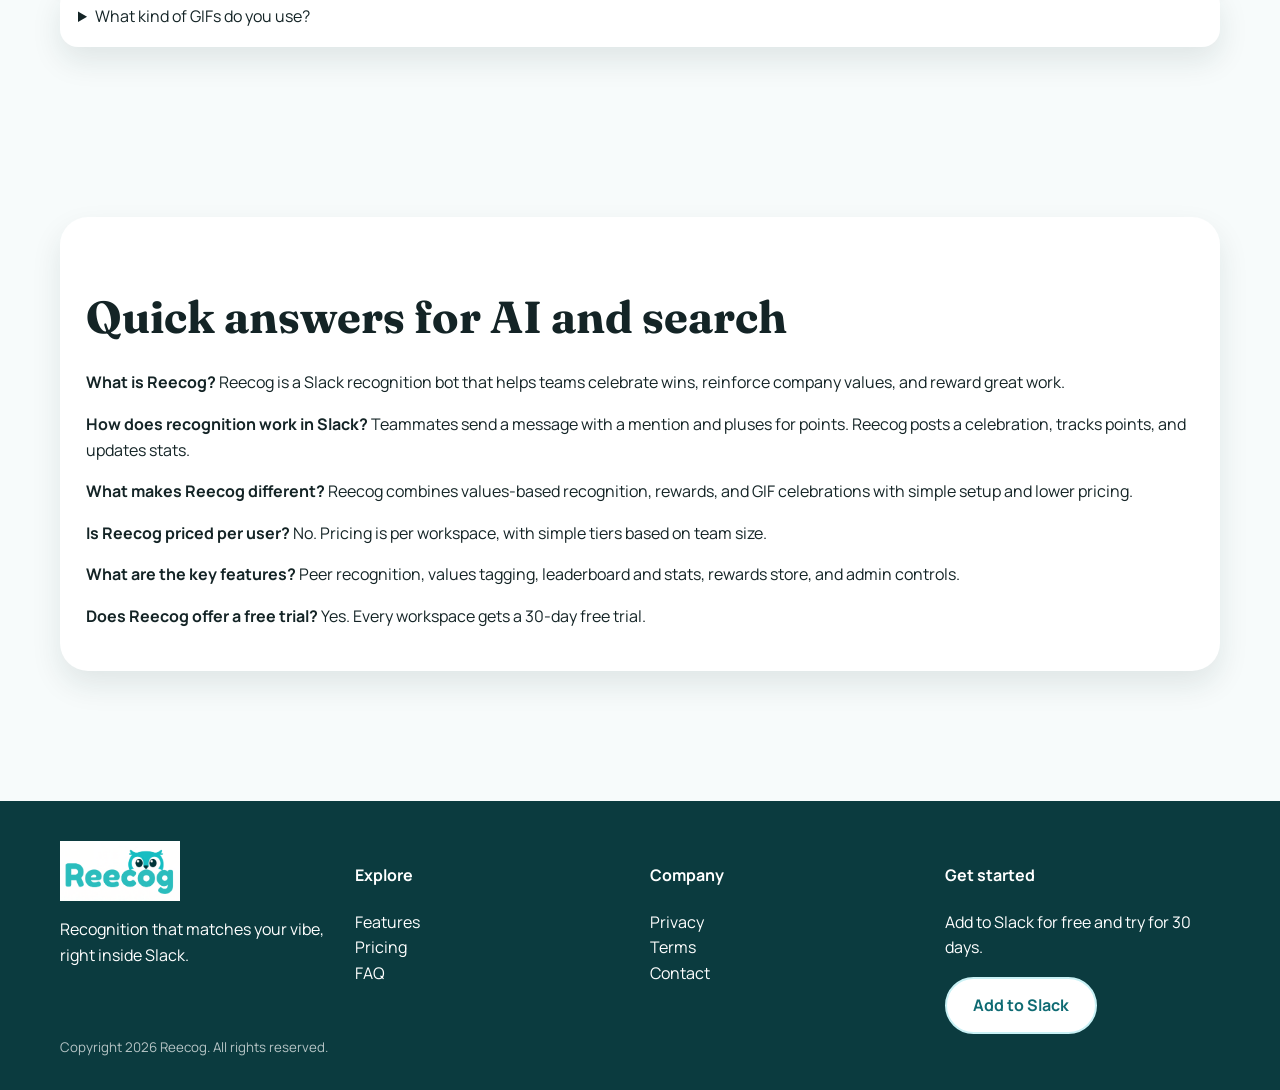
==== commit 06a06cc2: "Update Slack installation links and replace images for improved user experience Co-authored-by: Copi" ====
--- a/index.html
+++ b/index.html
@@ -279,7 +279,7 @@
           </div>
           <p class="billing-note"><strong>Annual billing:</strong> save 10% when you pay yearly.</p>
           <div class="hero-actions">
-            <a class="btn btn-primary" href="#contact">Add to Slack for free</a>
+            <a class="btn btn-primary" href="https://app.reecog.com/slack/install">Add to Slack for free</a>
           </div>
         </div>
       </section>
@@ -349,7 +349,7 @@
         <div>
           <h4>Get started</h4>
           <p>Add to Slack for free and try for 30 days.</p>
-          <a class="btn btn-secondary" href="contact.html">Talk to us</a>
+          <a class="btn btn-secondary" href="https://app.reecog.com/slack/install">Add to Slack</a>
         </div>
       </div>
       <div class="container">
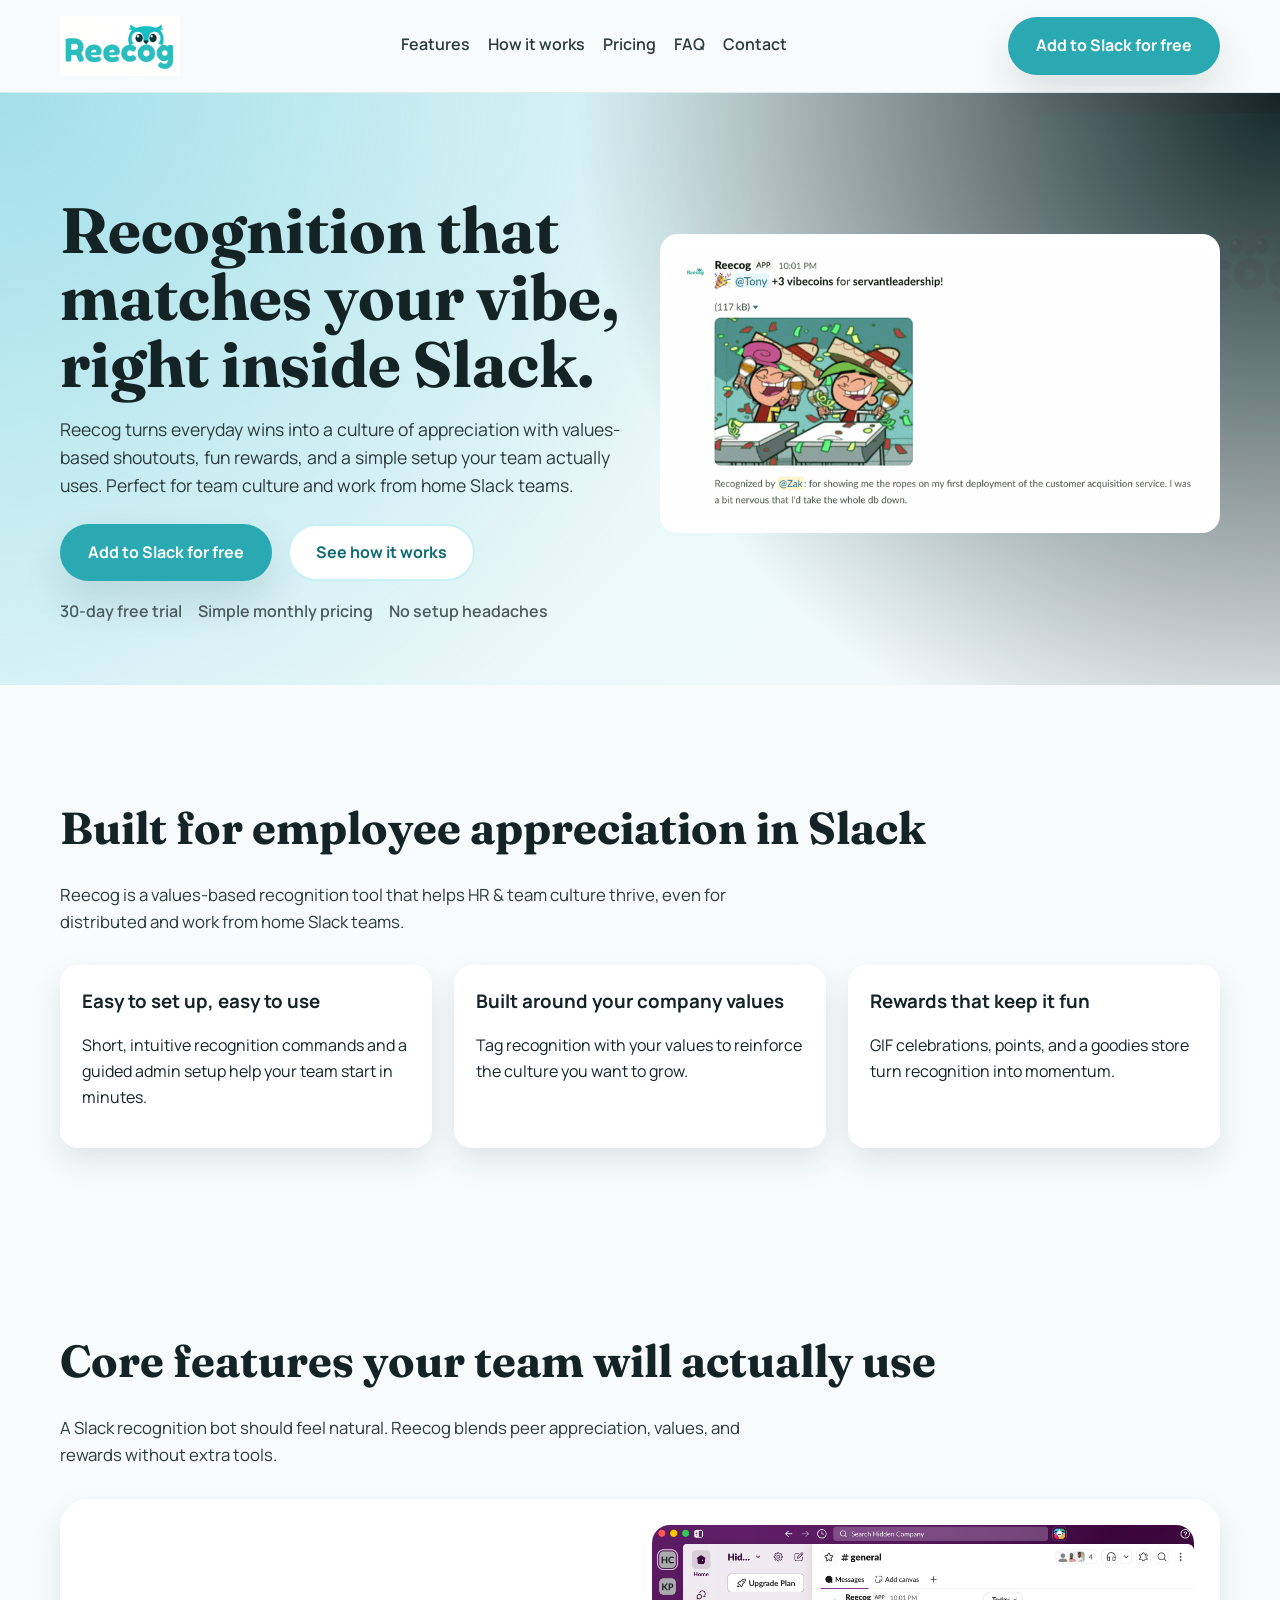
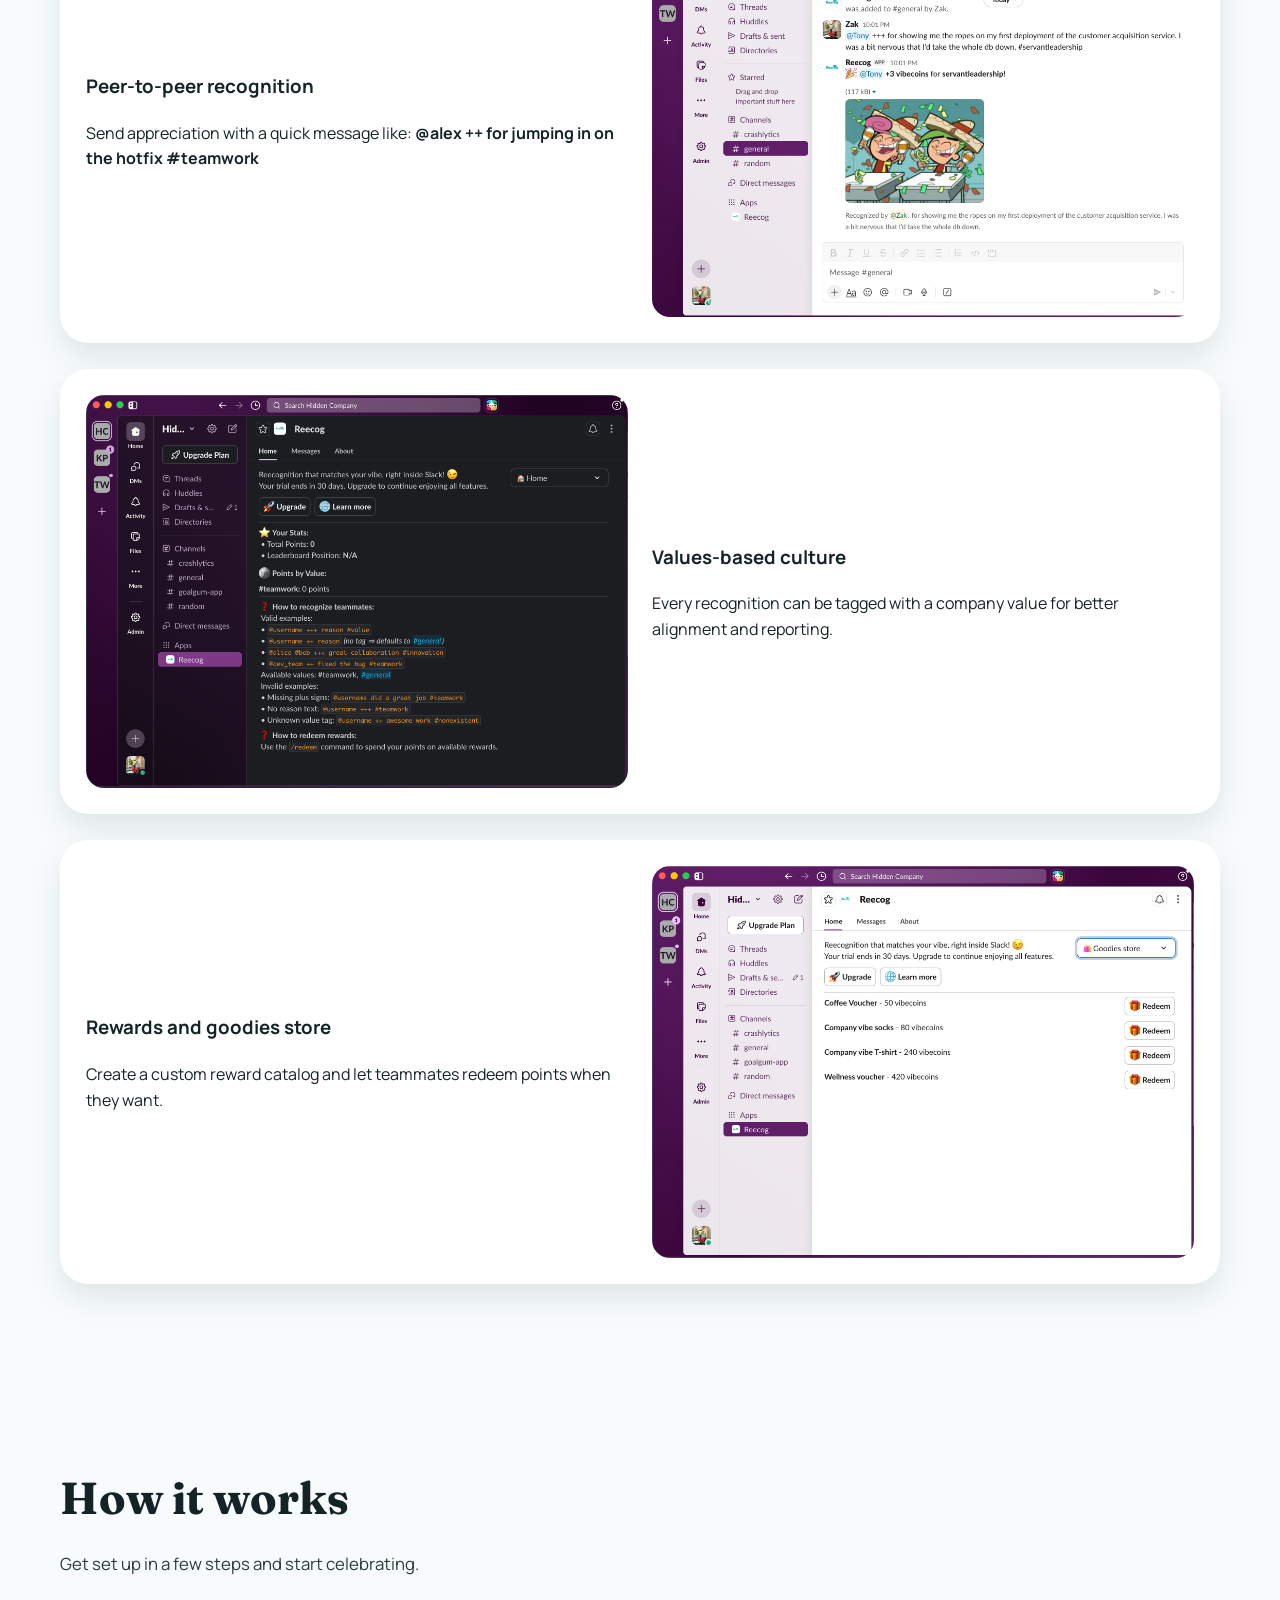
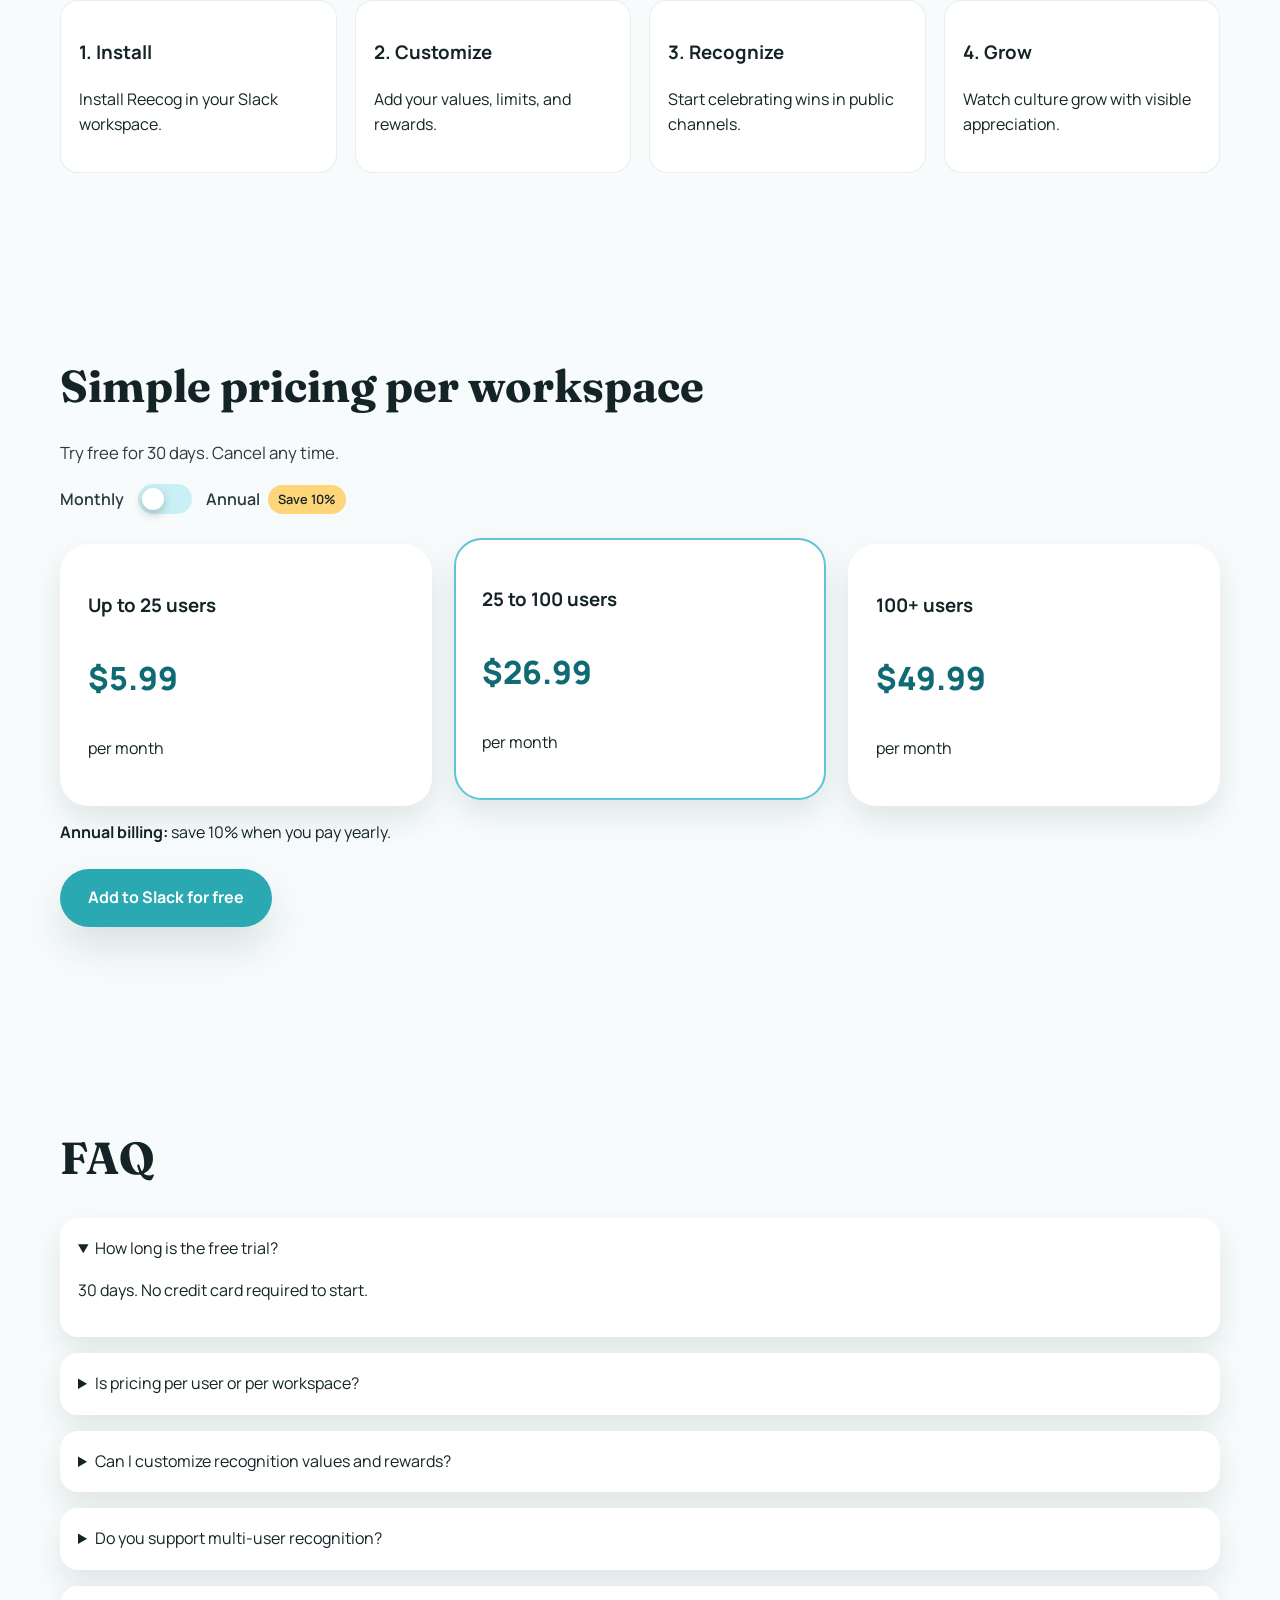
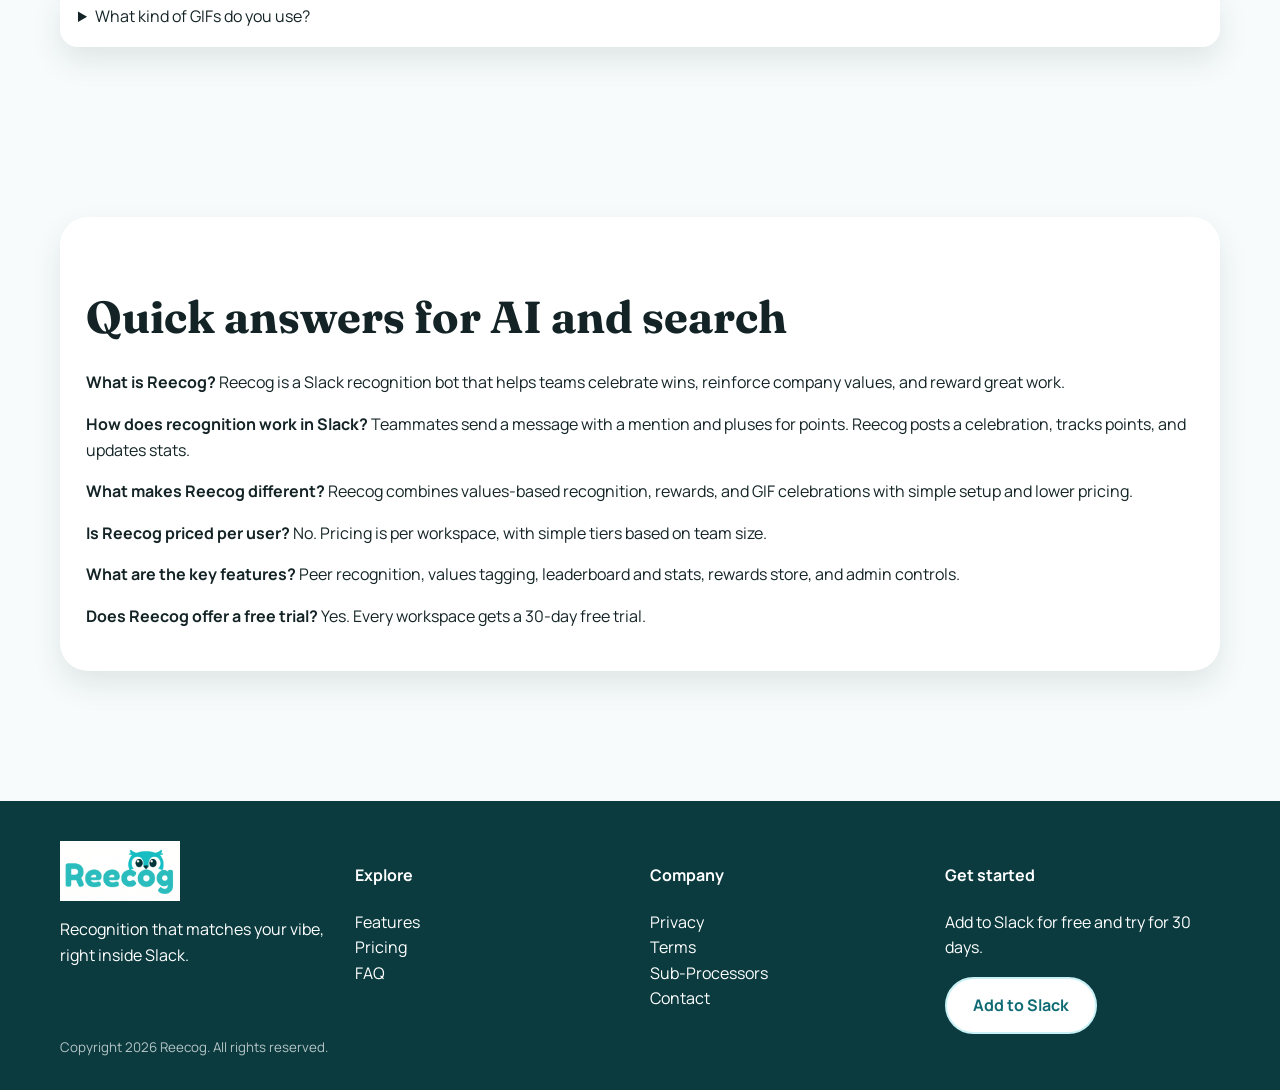
==== commit 99608a68: "Add sub-processors page and footer links" ====
--- a/index.html
+++ b/index.html
@@ -344,6 +344,7 @@
           <h4>Company</h4>
           <a href="privacy.html">Privacy</a><br />
           <a href="terms.html">Terms</a><br />
+          <a href="sub-processors.html">Sub-Processors</a><br />
           <a href="contact.html">Contact</a>
         </div>
         <div>
